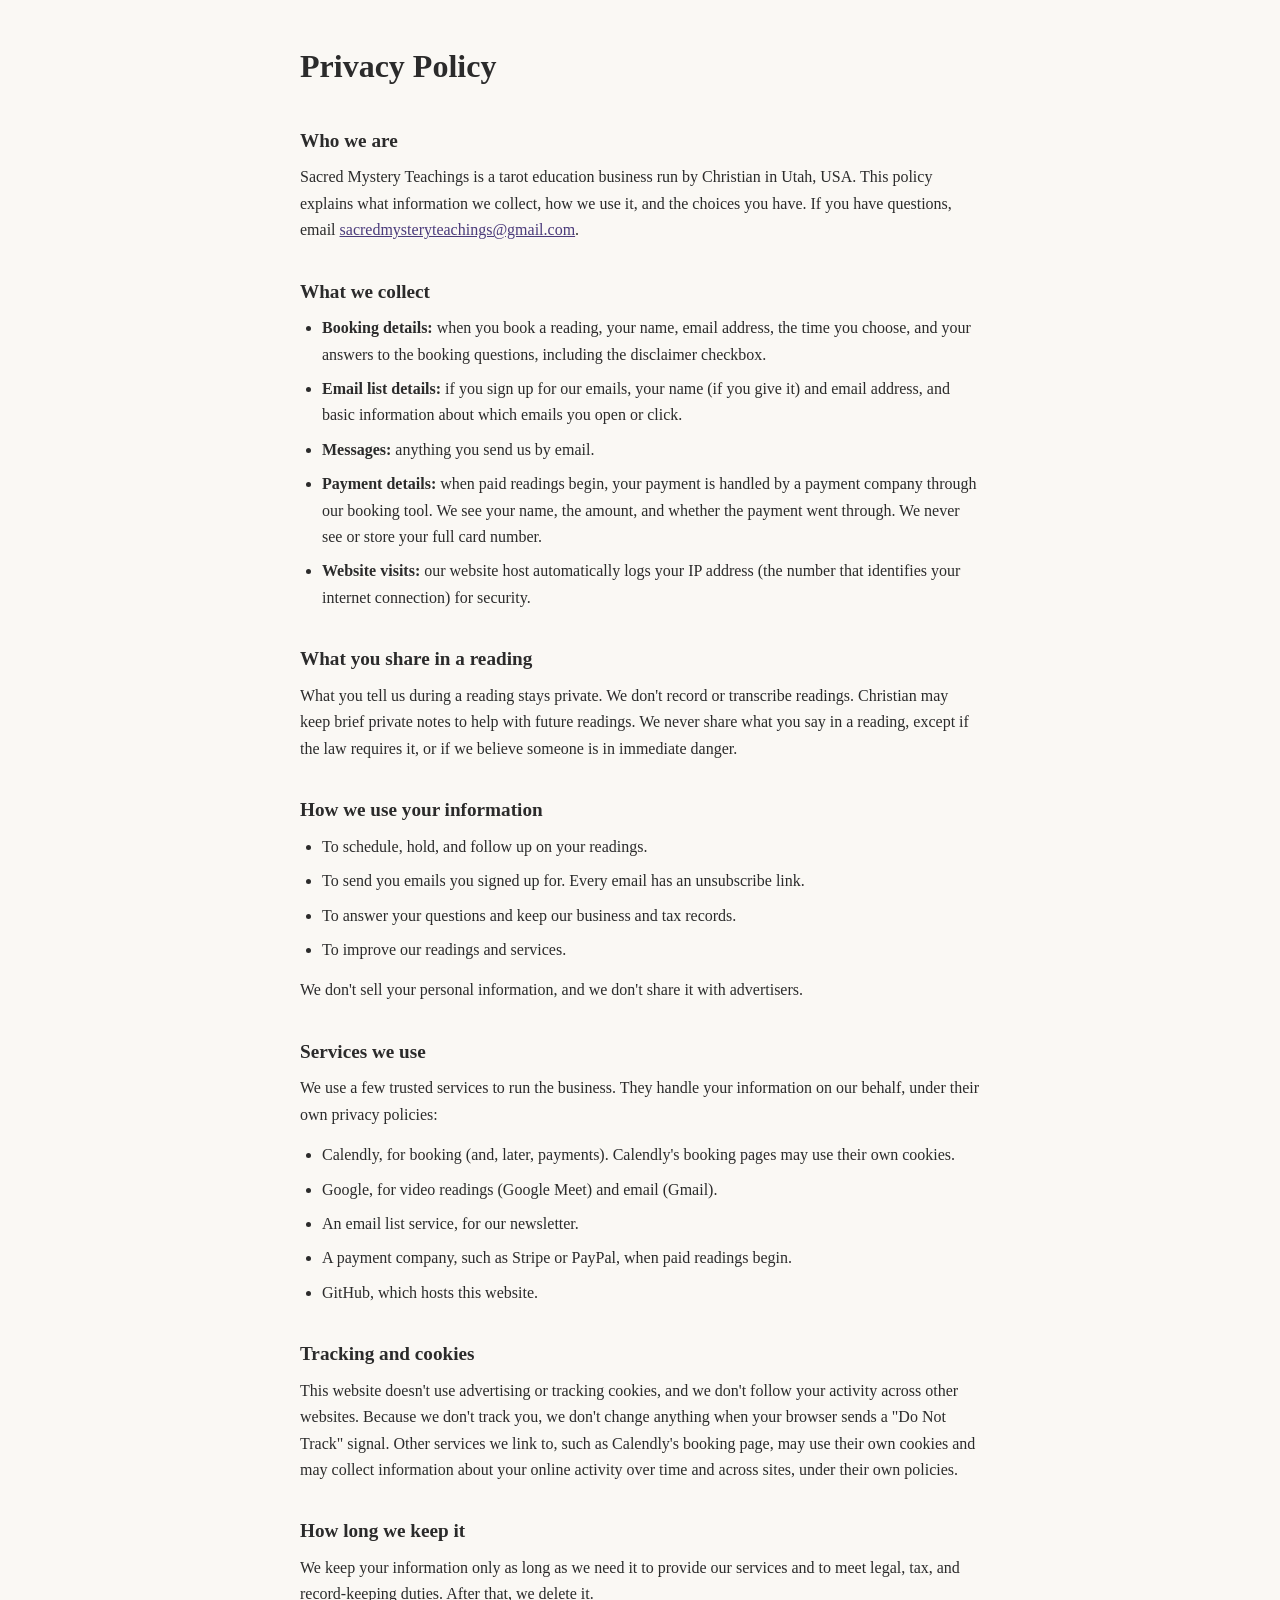
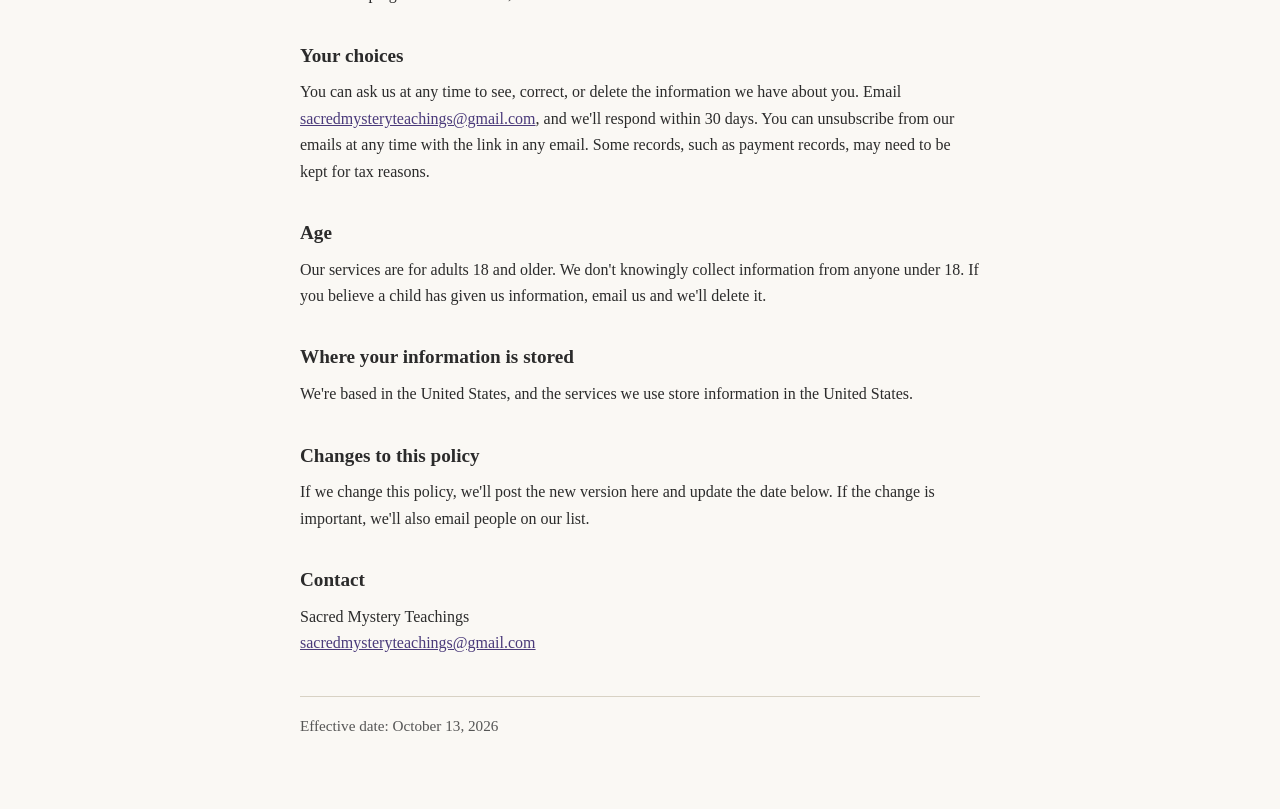
==== privacy/index.html @ 265b8a9d "Create index.html" ====
<!doctype html>
<html lang="en">
<head>
<meta charset="utf-8">
<meta name="viewport" content="width=device-width, initial-scale=1">
<title>Privacy Policy | Sacred Mystery Teachings</title>
<style>
  body { font-family: Georgia, "Times New Roman", serif; line-height: 1.65; color: #2b2b2b; background: #faf8f4; margin: 0; padding: 0 16px; }
  main { max-width: 680px; margin: 0 auto; padding: 40px 0 56px; }
  h1 { font-size: 2rem; margin: 0 0 24px; }
  h2 { font-size: 1.2rem; margin: 32px 0 8px; }
  p { margin: 0 0 14px; }
  ul { margin: 0 0 14px; padding-left: 22px; }
  li { margin-bottom: 8px; }
  footer { margin-top: 40px; padding-top: 16px; border-top: 1px solid #d8d2c4; font-size: 0.95rem; color: #555; }
  a { color: #4a3a7a; }
</style>
</head>
<body>
<main>
<h1>Privacy Policy</h1>

<h2>Who we are</h2>
<p>Sacred Mystery Teachings is a tarot education business run by Christian in Utah, USA. This policy explains what information we collect, how we use it, and the choices you have. If you have questions, email <a href="mailto:sacredmysteryteachings@gmail.com">sacredmysteryteachings@gmail.com</a>.</p>

<h2>What we collect</h2>
<ul>
<li><strong>Booking details:</strong> when you book a reading, your name, email address, the time you choose, and your answers to the booking questions, including the disclaimer checkbox.</li>
<li><strong>Email list details:</strong> if you sign up for our emails, your name (if you give it) and email address, and basic information about which emails you open or click.</li>
<li><strong>Messages:</strong> anything you send us by email.</li>
<li><strong>Payment details:</strong> when paid readings begin, your payment is handled by a payment company through our booking tool. We see your name, the amount, and whether the payment went through. We never see or store your full card number.</li>
<li><strong>Website visits:</strong> our website host automatically logs your IP address (the number that identifies your internet connection) for security.</li>
</ul>

<h2>What you share in a reading</h2>
<p>What you tell us during a reading stays private. We don't record or transcribe readings. Christian may keep brief private notes to help with future readings. We never share what you say in a reading, except if the law requires it, or if we believe someone is in immediate danger.</p>

<h2>How we use your information</h2>
<ul>
<li>To schedule, hold, and follow up on your readings.</li>
<li>To send you emails you signed up for. Every email has an unsubscribe link.</li>
<li>To answer your questions and keep our business and tax records.</li>
<li>To improve our readings and services.</li>
</ul>
<p>We don't sell your personal information, and we don't share it with advertisers.</p>

<h2>Services we use</h2>
<p>We use a few trusted services to run the business. They handle your information on our behalf, under their own privacy policies:</p>
<ul>
<li>Calendly, for booking (and, later, payments). Calendly's booking pages may use their own cookies.</li>
<li>Google, for video readings (Google Meet) and email (Gmail).</li>
<li>An email list service, for our newsletter.</li>
<li>A payment company, such as Stripe or PayPal, when paid readings begin.</li>
<li>GitHub, which hosts this website.</li>
</ul>

<h2>Tracking and cookies</h2>
<p>This website doesn't use advertising or tracking cookies, and we don't follow your activity across other websites. Because we don't track you, we don't change anything when your browser sends a "Do Not Track" signal. Other services we link to, such as Calendly's booking page, may use their own cookies and may collect information about your online activity over time and across sites, under their own policies.</p>

<h2>How long we keep it</h2>
<p>We keep your information only as long as we need it to provide our services and to meet legal, tax, and record-keeping duties. After that, we delete it.</p>

<h2>Your choices</h2>
<p>You can ask us at any time to see, correct, or delete the information we have about you. Email <a href="mailto:sacredmysteryteachings@gmail.com">sacredmysteryteachings@gmail.com</a>, and we'll respond within 30 days. You can unsubscribe from our emails at any time with the link in any email. Some records, such as payment records, may need to be kept for tax reasons.</p>

<h2>Age</h2>
<p>Our services are for adults 18 and older. We don't knowingly collect information from anyone under 18. If you believe a child has given us information, email us and we'll delete it.</p>

<h2>Where your information is stored</h2>
<p>We're based in the United States, and the services we use store information in the United States.</p>

<h2>Changes to this policy</h2>
<p>If we change this policy, we'll post the new version here and update the date below. If the change is important, we'll also email people on our list.</p>

<h2>Contact</h2>
<p>Sacred Mystery Teachings<br>
<a href="mailto:sacredmysteryteachings@gmail.com">sacredmysteryteachings@gmail.com</a></p>

<footer>
<p>Effective date: October 13, 2026</p>
</footer>
</main>
</body>
</html>
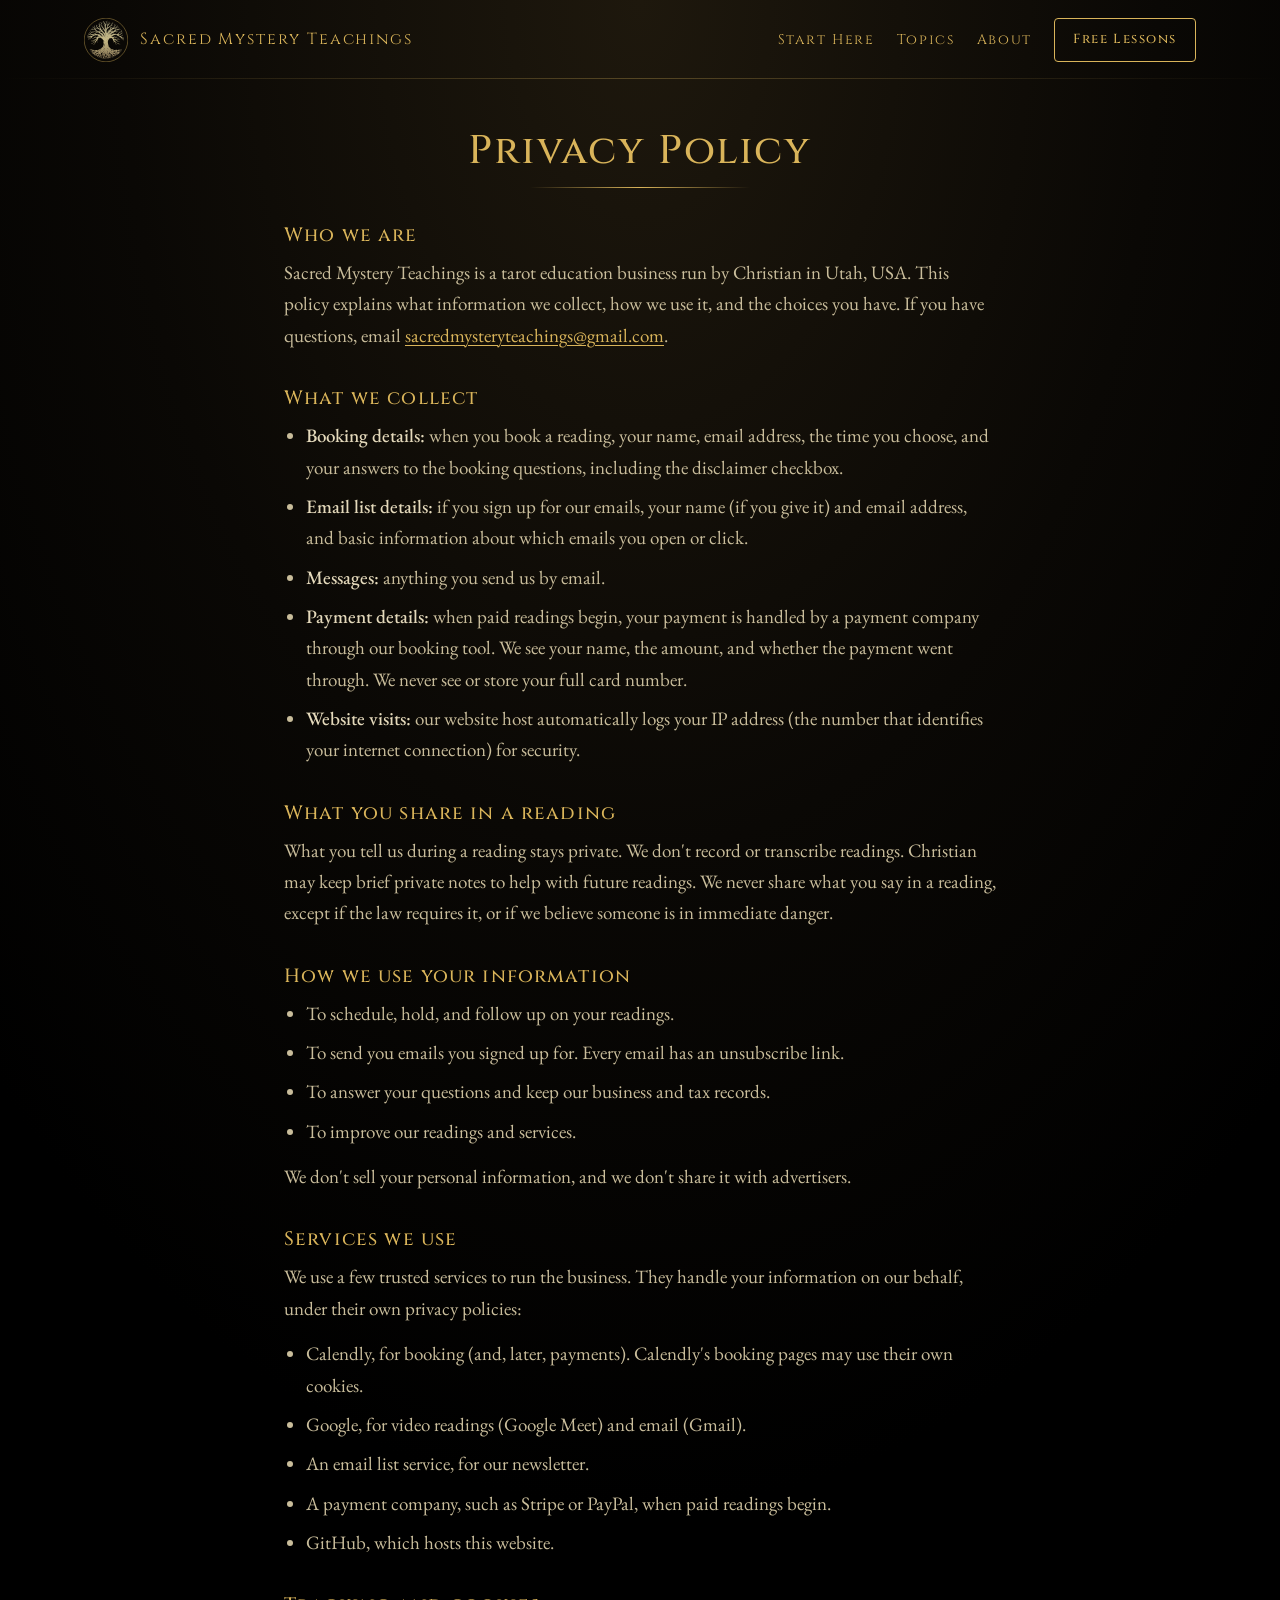
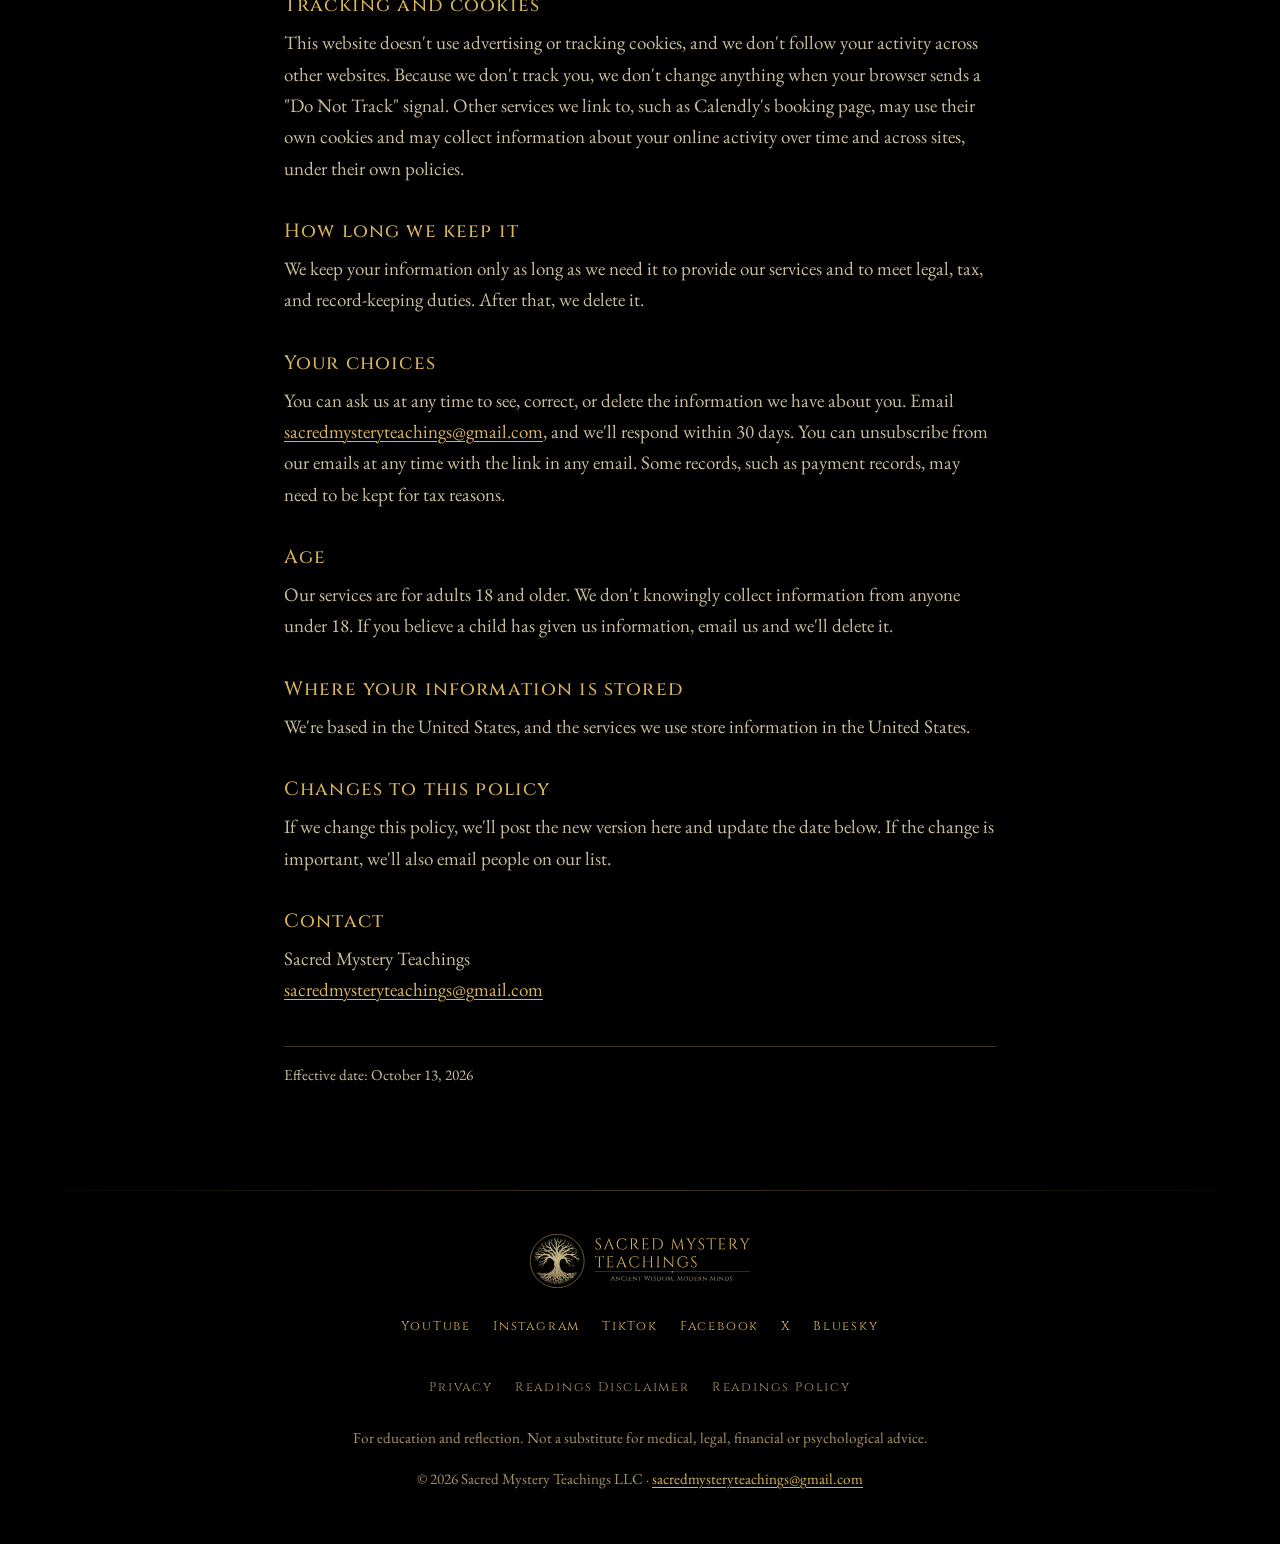
==== commit 9534ff42: "Homepage v1 (Temple at Night + flip cards), restyled policy pages, 404, self-hosted fonts and brand " ====
--- a/privacy/index.html
+++ b/privacy/index.html
@@ -4,21 +4,34 @@
 <meta charset="utf-8">
 <meta name="viewport" content="width=device-width, initial-scale=1">
 <title>Privacy Policy | Sacred Mystery Teachings</title>
-<style>
-  body { font-family: Georgia, "Times New Roman", serif; line-height: 1.65; color: #2b2b2b; background: #faf8f4; margin: 0; padding: 0 16px; }
-  main { max-width: 680px; margin: 0 auto; padding: 40px 0 56px; }
-  h1 { font-size: 2rem; margin: 0 0 24px; }
-  h2 { font-size: 1.2rem; margin: 32px 0 8px; }
-  p { margin: 0 0 14px; }
-  ul { margin: 0 0 14px; padding-left: 22px; }
-  li { margin-bottom: 8px; }
-  footer { margin-top: 40px; padding-top: 16px; border-top: 1px solid #d8d2c4; font-size: 0.95rem; color: #555; }
-  a { color: #4a3a7a; }
-</style>
+<link rel="canonical" href="https://sacredmysteryteachings.com/privacy/">
+<meta name="theme-color" content="#000000">
+<meta property="og:image" content="https://sacredmysteryteachings.com/assets/img/share-preview.png">
+<link rel="icon" href="/assets/img/favicon-32.png" sizes="32x32" type="image/png">
+<link rel="apple-touch-icon" href="/assets/img/apple-touch-icon.png">
+<link rel="stylesheet" href="/assets/css/site.css">
 </head>
 <body>
-<main>
+<a class="skip" href="#main">Skip to content</a>
+<header class="site-header">
+  <div class="wrap">
+    <a class="brand" href="/" aria-label="Sacred Mystery Teachings, home">
+      <img src="/assets/img/emblem.svg" alt="" width="44" height="44">
+      <span>Sacred Mystery Teachings</span>
+    </a>
+    <nav class="nav" aria-label="Main">
+      <a class="nav-start" href="/#start">Start Here</a>
+      <a href="/#topics">Topics</a>
+      <a href="/#about">About</a>
+      <a class="btn btn-sm" href="/#start">Free Lessons</a>
+    </nav>
+  </div>
+</header>
+
+<main id="main" class="doc">
+<div class="wrap narrow">
 <h1>Privacy Policy</h1>
+<div class="hairline" aria-hidden="true"></div>
 
 <h2>Who we are</h2>
 <p>Sacred Mystery Teachings is a tarot education business run by Christian in Utah, USA. This policy explains what information we collect, how we use it, and the choices you have. If you have questions, email <a href="mailto:sacredmysteryteachings@gmail.com">sacredmysteryteachings@gmail.com</a>.</p>
@@ -76,9 +89,31 @@
 <p>Sacred Mystery Teachings<br>
 <a href="mailto:sacredmysteryteachings@gmail.com">sacredmysteryteachings@gmail.com</a></p>
 
-<footer>
+<div class="doc-foot">
 <p>Effective date: October 13, 2026</p>
+</div>
+</div>
+</main>
+
+<footer class="site-footer">
+  <div class="wrap">
+    <img src="/assets/img/lockup.svg" alt="Sacred Mystery Teachings. Ancient Wisdom, Modern Minds." width="1124" height="278" loading="lazy">
+    <nav class="footer-nav" aria-label="Social">
+      <a href="https://www.youtube.com/@sacredmysteryteachings" rel="noopener">YouTube</a>
+      <a href="https://www.instagram.com/sacredmysteryteachings" rel="noopener">Instagram</a>
+      <a href="https://www.tiktok.com/@sacredmysteryteachings" rel="noopener">TikTok</a>
+      <a href="https://www.facebook.com/sacredmysteryteachings" rel="noopener">Facebook</a>
+      <a href="https://x.com/SacredMTeaching" rel="noopener">X</a>
+      <a href="https://bsky.app/profile/sacredmteachings.bsky.social" rel="noopener">Bluesky</a>
+    </nav>
+    <nav class="footer-nav legal-nav" aria-label="Legal">
+      <a href="/privacy/">Privacy</a>
+      <a href="/readings-disclaimer/">Readings Disclaimer</a>
+      <a href="/readings-policy/">Readings Policy</a>
+    </nav>
+    <p class="fine">For education and reflection. Not a substitute for medical, legal, financial or psychological advice.</p>
+    <p class="fine">© 2026 Sacred Mystery Teachings LLC · <a href="mailto:sacredmysteryteachings@gmail.com">sacredmysteryteachings@gmail.com</a></p>
+  </div>
 </footer>
-</main>
 </body>
 </html>
--- a/assets/css/site.css
+++ b/assets/css/site.css
@@ -0,0 +1,203 @@
+/* Sacred Mystery Teachings — site styles
+   Direction A "Temple at Night" with tap-to-flip topic cards.
+   Colors from the brand guide (10/25/2026). Gold on black only. */
+
+@font-face{font-family:"Cinzel";src:url(/assets/fonts/cinzel-latin-400-normal.woff2) format("woff2");font-weight:400;font-style:normal;font-display:swap}
+@font-face{font-family:"Cinzel";src:url(/assets/fonts/cinzel-latin-500-normal.woff2) format("woff2");font-weight:500;font-style:normal;font-display:swap}
+@font-face{font-family:"Cinzel";src:url(/assets/fonts/cinzel-latin-600-normal.woff2) format("woff2");font-weight:600;font-style:normal;font-display:swap}
+@font-face{font-family:"EB Garamond";src:url(/assets/fonts/eb-garamond-latin-400-normal.woff2) format("woff2");font-weight:400;font-style:normal;font-display:swap}
+@font-face{font-family:"EB Garamond";src:url(/assets/fonts/eb-garamond-latin-500-normal.woff2) format("woff2");font-weight:500;font-style:normal;font-display:swap}
+@font-face{font-family:"EB Garamond";src:url(/assets/fonts/eb-garamond-latin-400-italic.woff2) format("woff2");font-weight:400;font-style:italic;font-display:swap}
+
+:root{
+  --gold:#D9B45A;      /* names, ring, headings — 10.6:1 on black */
+  --gold-hi:#F0D38A;   /* hover */
+  --muted:#A69267;     /* small print, labels — 6.9:1 */
+  --pale:#C9BD9B;      /* body text — 11.2:1 */
+  --black:#000;
+  --glow:#18140C;      /* soft background glow */
+  --line:rgba(217,180,90,.3);
+  --display:"Cinzel",Georgia,serif;
+  --body:"EB Garamond",Georgia,"Times New Roman",serif;
+  --ease-out:cubic-bezier(.2,.7,.2,1);
+}
+
+*,*::before,*::after{box-sizing:border-box}
+html{-webkit-text-size-adjust:100%;scroll-behavior:smooth}
+@media (prefers-reduced-motion:reduce){html{scroll-behavior:auto}}
+body{
+  margin:0;background:var(--black);color:var(--pale);
+  font-family:var(--body);font-size:1.1875rem;line-height:1.65;
+  background-image:radial-gradient(ellipse 90% 60% at 50% 0%,#1E180D 0%,#0A0805 45%,#000 80%);
+  background-repeat:no-repeat;
+}
+img,svg{display:block;max-width:100%;height:auto}
+a{color:var(--gold);text-underline-offset:.18em;text-decoration-thickness:1px}
+a:hover{color:var(--gold-hi)}
+:focus-visible{outline:2px solid var(--gold-hi);outline-offset:3px;border-radius:2px}
+h1,h2,h3{font-family:var(--display);font-weight:500;color:var(--gold);letter-spacing:.05em;line-height:1.2;margin:0}
+p{margin:0}
+
+.skip{position:absolute;left:-9999px;top:8px;z-index:10;background:var(--gold);color:#000;padding:10px 16px;border-radius:4px;font-family:var(--display);text-decoration:none}
+.skip:focus{left:16px}
+
+.wrap{max-width:1160px;margin:0 auto;padding:0 24px}
+.narrow{max-width:760px}
+
+/* ---------- Header ---------- */
+.site-header{position:relative}
+.site-header .wrap{display:flex;flex-wrap:wrap;gap:12px 20px;align-items:center;justify-content:space-between;padding-top:16px;padding-bottom:16px}
+.brand{display:flex;align-items:center;gap:12px;text-decoration:none;min-height:44px}
+.brand img{width:44px;height:44px}
+.brand span{font-family:var(--display);font-size:1rem;letter-spacing:.12em;color:var(--gold)}
+.nav{display:flex;flex-wrap:wrap;gap:4px 22px;align-items:center;font-family:var(--display);font-size:.875rem;letter-spacing:.12em}
+.nav a{text-decoration:none;padding:12px 0;min-height:44px;display:inline-flex;align-items:center}
+.nav a.btn{padding:10px 18px}
+.site-header::after{content:"";position:absolute;left:0;right:0;bottom:0;height:1px;background:linear-gradient(90deg,transparent,var(--line),transparent)}
+
+/* ---------- Buttons ---------- */
+.btn{display:inline-flex;align-items:center;justify-content:center;gap:10px;min-height:48px;padding:14px 26px;border-radius:4px;
+  font-family:var(--display);font-weight:500;font-size:.9rem;letter-spacing:.12em;text-decoration:none;cursor:pointer;
+  border:1px solid var(--gold);color:var(--gold);background:transparent;
+  transition:background-color .2s ease-out,box-shadow .2s ease-out,color .2s ease-out}
+.btn-solid{background:var(--gold);color:#000;font-weight:600}
+.btn-sm{min-height:44px;padding:10px 18px;font-size:.82rem}
+@media (hover:hover){
+  .btn:hover{background-color:rgba(217,180,90,.14);box-shadow:0 0 24px rgba(217,180,90,.22);color:var(--gold-hi)}
+  .btn-solid:hover{background-color:#E6C574;color:#000;box-shadow:0 0 28px rgba(217,180,90,.35)}
+}
+
+/* ---------- Ornaments: fading hairline and diamond rule ---------- */
+.hairline{height:1px;width:min(220px,60%);margin:0 auto;background:linear-gradient(90deg,transparent,var(--gold),transparent)}
+.diamond-rule{display:flex;align-items:center;gap:12px;width:min(320px,80%);margin:0 auto;color:var(--gold)}
+.diamond-rule::before,.diamond-rule::after{content:"";flex:1;height:1px}
+.diamond-rule::before{background:linear-gradient(90deg,transparent,var(--gold))}
+.diamond-rule::after{background:linear-gradient(90deg,var(--gold),transparent)}
+.diamond-rule i{width:7px;height:7px;background:var(--gold);transform:rotate(45deg);flex:none}
+
+/* ---------- Hero ---------- */
+.hero{text-align:center;padding:64px 0 88px}
+.hero .wrap{display:flex;flex-direction:column;align-items:center;gap:22px;max-width:900px}
+.hero-emblem{width:clamp(160px,30vw,220px);height:auto;aspect-ratio:1}
+.hero h1{font-size:clamp(2rem,5.2vw,3.6rem);line-height:1.15;letter-spacing:.04em;margin-top:6px}
+.tagline{font-family:var(--display);font-size:1.05rem;letter-spacing:.14em;color:var(--pale)}
+.lede{max-width:620px;font-size:1.3rem;color:var(--pale)}
+.actions{display:flex;flex-wrap:wrap;gap:14px;justify-content:center;margin-top:8px}
+
+/* ---------- Sections ---------- */
+.section{padding:0 0 104px}
+.section-title{text-align:center;font-size:clamp(1.6rem,3.4vw,2.1rem);margin-bottom:14px}
+.section-sub{text-align:center;color:var(--muted);font-style:italic;margin-bottom:36px}
+.section-head{display:flex;flex-direction:column;gap:14px;margin-bottom:36px}
+.section-head .section-sub{margin:0}
+
+/* ---------- Video ---------- */
+.video{position:relative;aspect-ratio:16/9;border:1px solid rgba(217,180,90,.35);border-radius:6px;overflow:hidden;
+  background:radial-gradient(circle at 50% 45%,#1A150C,#050403 70%)}
+.video-face{position:absolute;inset:0;display:flex;flex-direction:column;align-items:center;justify-content:center;gap:16px;padding:24px;text-align:center}
+.video-face img.thumb{position:absolute;inset:0;width:100%;height:100%;object-fit:cover;opacity:.85}
+.video-play{position:relative;width:84px;height:84px;border-radius:50%;border:1px solid var(--gold);background:rgba(0,0,0,.55);color:var(--gold);cursor:pointer;
+  display:flex;align-items:center;justify-content:center;transition:background-color .2s ease-out,box-shadow .2s ease-out}
+@media (hover:hover){.video-play:hover{background:rgba(217,180,90,.16);box-shadow:0 0 28px rgba(217,180,90,.3)}}
+.video iframe{position:absolute;inset:0;width:100%;height:100%;border:0}
+.video-soon .eyebrow{font-family:var(--display);font-size:.8rem;letter-spacing:.22em;color:var(--muted)}
+.video-soon h3{font-size:clamp(1.25rem,3vw,1.75rem)}
+.video-soon p{max-width:520px}
+.video-meta{display:flex;flex-wrap:wrap;justify-content:space-between;gap:12px;margin-top:16px;font-size:1.05rem}
+
+/* ---------- Follow box (stands in for the email signup until the email tool exists) ---------- */
+.callout{text-align:center;padding:44px 28px;position:relative}
+.callout::before,.callout::after{content:"";position:absolute;left:0;right:0;height:1px;background:linear-gradient(90deg,transparent,rgba(217,180,90,.55),transparent)}
+.callout::before{top:0}.callout::after{bottom:0}
+.callout h2{font-size:1.75rem;margin-bottom:10px}
+.callout p{margin:0 auto 24px;max-width:560px}
+
+/* ---------- Flip cards ---------- */
+.cards{display:grid;grid-template-columns:repeat(3,1fr);gap:22px;max-width:760px;margin:0 auto}
+@media (min-width:1040px){.cards{grid-template-columns:repeat(6,1fr);max-width:1110px;gap:18px}}
+.card{perspective:1200px;background:none;border:0;padding:0;margin:0;cursor:pointer;font:inherit;color:inherit;text-align:center;
+  width:100%;aspect-ratio:2/3.3;-webkit-tap-highlight-color:transparent}
+.card-inner{display:block;position:relative;width:100%;height:100%;transform-style:preserve-3d;transition:transform .5s var(--ease-out)}
+.card[aria-pressed="true"] .card-inner{transform:rotateY(180deg)}
+.face{position:absolute;inset:0;backface-visibility:hidden;-webkit-backface-visibility:hidden;border-radius:10px;
+  display:flex;flex-direction:column;align-items:center;justify-content:center;gap:12px;padding:20px 16px}
+.front{background:#0B0906;border:1px solid rgba(217,180,90,.55);box-shadow:inset 0 0 0 6px #0B0906,inset 0 0 0 7px rgba(217,180,90,.35);transition:box-shadow .25s ease-out,border-color .25s ease-out}
+.back{transform:rotateY(180deg);background:radial-gradient(circle at 50% 30%,#1C170D,#0B0906 75%);border:1px solid var(--gold)}
+.numeral{font-family:var(--display);font-size:.9rem;letter-spacing:.22em;color:var(--muted)}
+.card .glyph{width:58px;height:58px;color:var(--gold)}
+.card-name{font-family:var(--display);font-size:1.12rem;letter-spacing:.08em;color:var(--gold)}
+.hint{font-family:var(--display);font-size:.7rem;letter-spacing:.2em;color:var(--muted)}
+.back-text{display:block;font-size:1.06rem;line-height:1.45;color:var(--pale)}
+@media (hover:hover){.card:hover .front{border-color:var(--gold);box-shadow:inset 0 0 0 6px #0B0906,inset 0 0 0 7px rgba(217,180,90,.6),0 12px 36px rgba(217,180,90,.12)}}
+.card:focus-visible{outline:2px solid var(--gold-hi);outline-offset:4px;border-radius:12px}
+
+.card-name.long{font-size:.92rem;letter-spacing:.03em}
+@media (max-width:640px){.card-name.long{font-size:.8rem;letter-spacing:.02em}}
+.video:has(.video-soon){aspect-ratio:auto;min-height:320px;display:flex}
+.video .video-soon{position:relative;inset:auto;flex:1;padding:40px 20px}
+
+/* ---------- About ---------- */
+.about{text-align:center}
+.about .wrap{display:flex;flex-direction:column;align-items:center;gap:18px}
+.about h2{font-size:clamp(1.6rem,3.4vw,2rem)}
+.about p{max-width:640px;font-size:1.2rem}
+
+/* ---------- Footer ---------- */
+.site-footer{position:relative;padding:44px 0 52px;text-align:center;color:var(--muted);font-size:1rem}
+.site-footer::before{content:"";position:absolute;top:0;left:0;right:0;height:1px;background:linear-gradient(90deg,transparent,var(--line),transparent)}
+.site-footer .wrap{display:flex;flex-direction:column;align-items:center;gap:16px}
+.site-footer img{width:220px}
+.footer-nav{display:flex;flex-wrap:wrap;justify-content:center;gap:2px 22px;font-family:var(--display);font-size:.8rem;letter-spacing:.14em}
+.footer-nav a{text-decoration:none;padding:12px 0;min-height:44px;display:inline-flex;align-items:center}
+.legal-nav a{color:var(--muted)}
+.legal-nav a:hover{color:var(--gold)}
+.fine{max-width:640px;font-size:.95rem}
+
+/* ---------- Policy pages ---------- */
+.doc{padding:48px 0 88px}
+.doc h1{font-size:clamp(1.8rem,4.4vw,2.5rem);margin-bottom:12px;text-align:center}
+.doc .hairline{margin-bottom:36px}
+.doc h2{font-size:1.2rem;letter-spacing:.06em;margin:36px 0 10px}
+.doc p,.doc li{color:var(--pale)}
+.doc p{margin:0 0 14px}
+.doc ul,.doc ol{margin:0 0 14px;padding-left:22px}
+.doc li{margin-bottom:8px}
+.doc strong{color:#E4D9BB;font-weight:500}
+.doc .doc-foot{margin-top:40px;padding-top:16px;border-top:1px solid var(--line);font-size:.95rem;color:var(--muted)}
+
+/* ---------- Motion (tasteful, plays once, all off under Reduce Motion) ---------- */
+@keyframes breathe{0%,100%{filter:drop-shadow(0 0 14px rgba(217,180,90,.16))}50%{filter:drop-shadow(0 0 30px rgba(217,180,90,.36))}}
+@keyframes rise{from{opacity:0;transform:translateY(18px)}to{opacity:1;transform:none}}
+@keyframes draw{from{transform:scaleX(0)}to{transform:scaleX(1)}}
+@media (prefers-reduced-motion:no-preference){
+  .hero-emblem{animation:breathe 7s ease-in-out infinite}
+  .hero .reveal-now{animation:rise .5s var(--ease-out) both}
+  .hero .reveal-now:nth-child(2){animation-delay:.08s}
+  .hero .reveal-now:nth-child(3){animation-delay:.16s}
+  @supports (animation-timeline:view()){
+    .reveal{animation:rise linear both;animation-timeline:view();animation-range:entry 0% entry 40%}
+    .draw{transform-origin:center;animation:draw linear both;animation-timeline:view();animation-range:entry 10% entry 55%}
+  }
+}
+@media (prefers-reduced-motion:reduce){
+  .card-inner{transition:none}
+  .btn,.video-play,.front{transition:none}
+}
+
+/* ---------- Small screens ---------- */
+@media (max-width:640px){
+  body{font-size:1.125rem}
+  .wrap{padding:0 16px}
+  .site-header .wrap{justify-content:center}
+  .nav{justify-content:center;gap:0 18px}
+  .nav .nav-start{display:none}
+  .brand span{font-size:.92rem}
+  .hero{padding:40px 0 64px}
+  .lede{font-size:1.18rem}
+  .actions .btn{width:100%}
+  .section{padding-bottom:80px}
+  .cards{grid-template-columns:repeat(2,1fr);gap:14px}
+  .card-name{font-size:.98rem}
+  .back-text{display:block;font-size:.98rem}
+  .face{padding:16px 12px}
+}
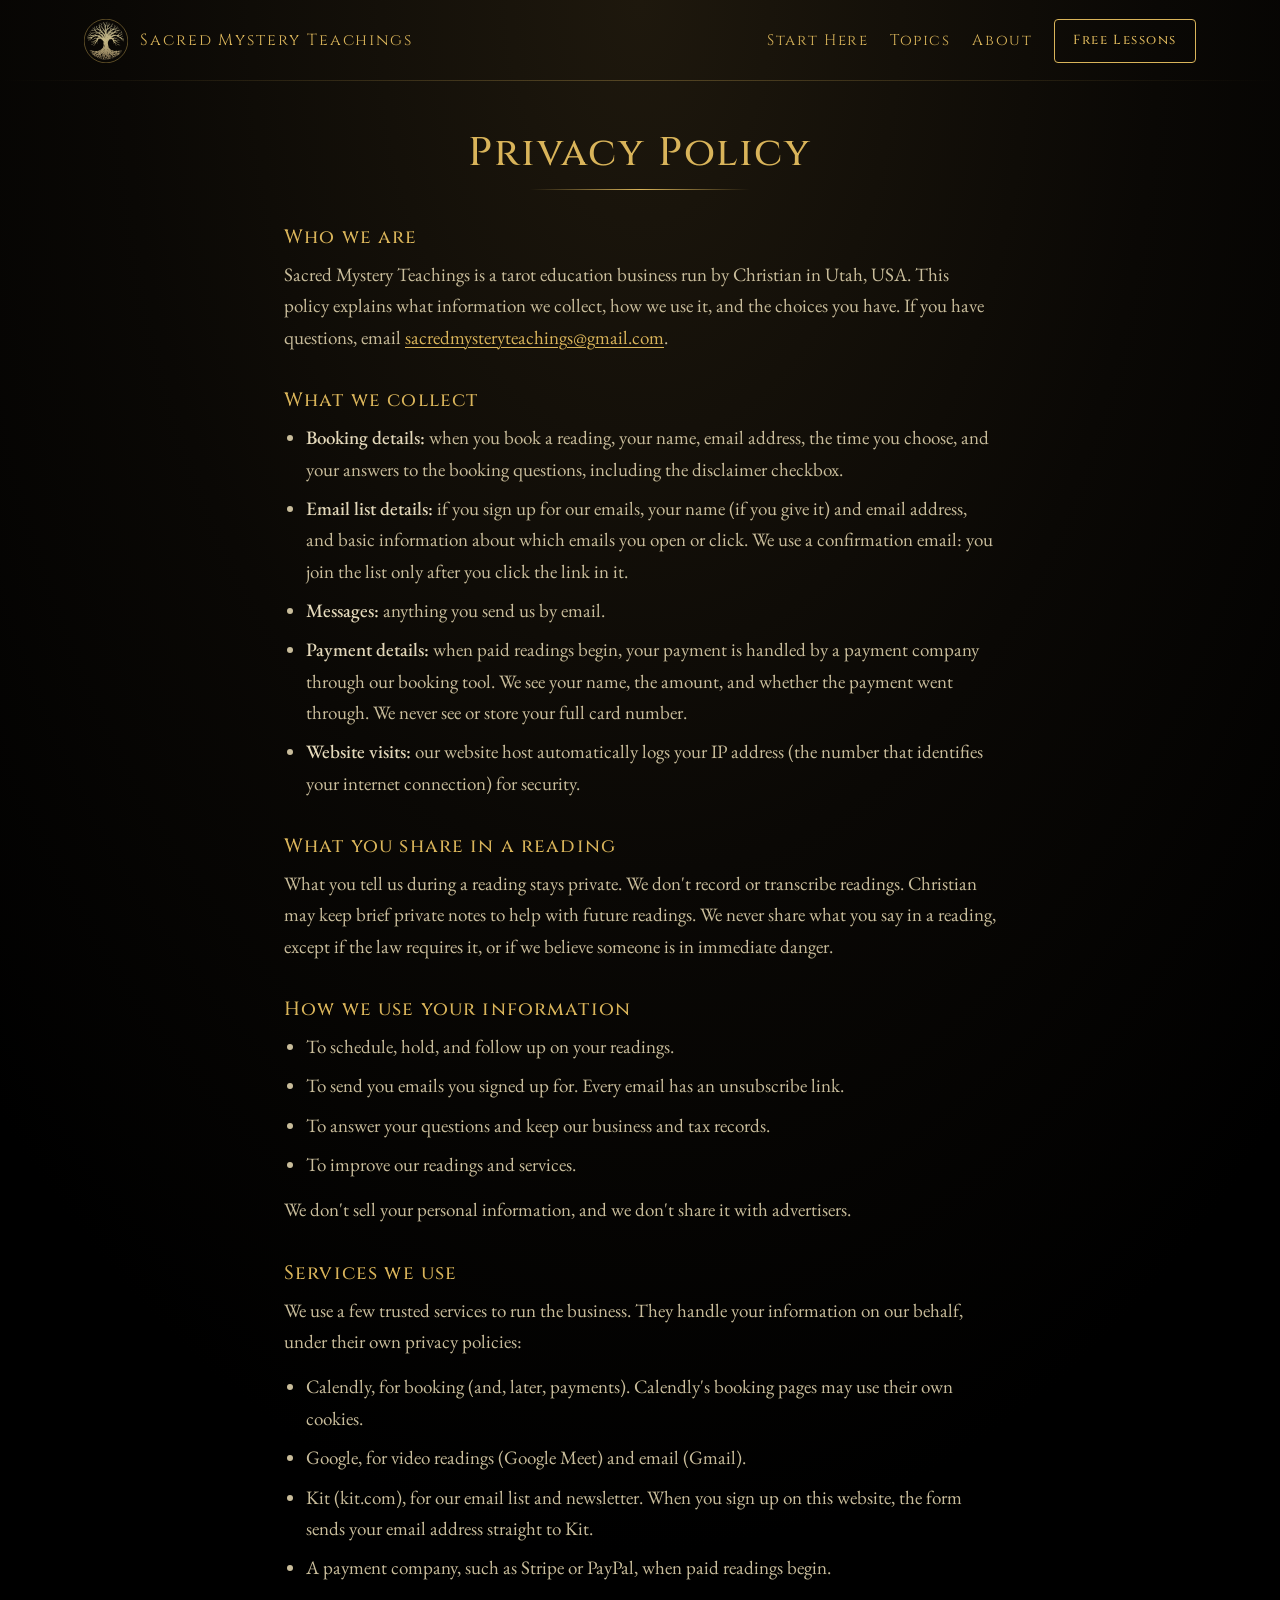
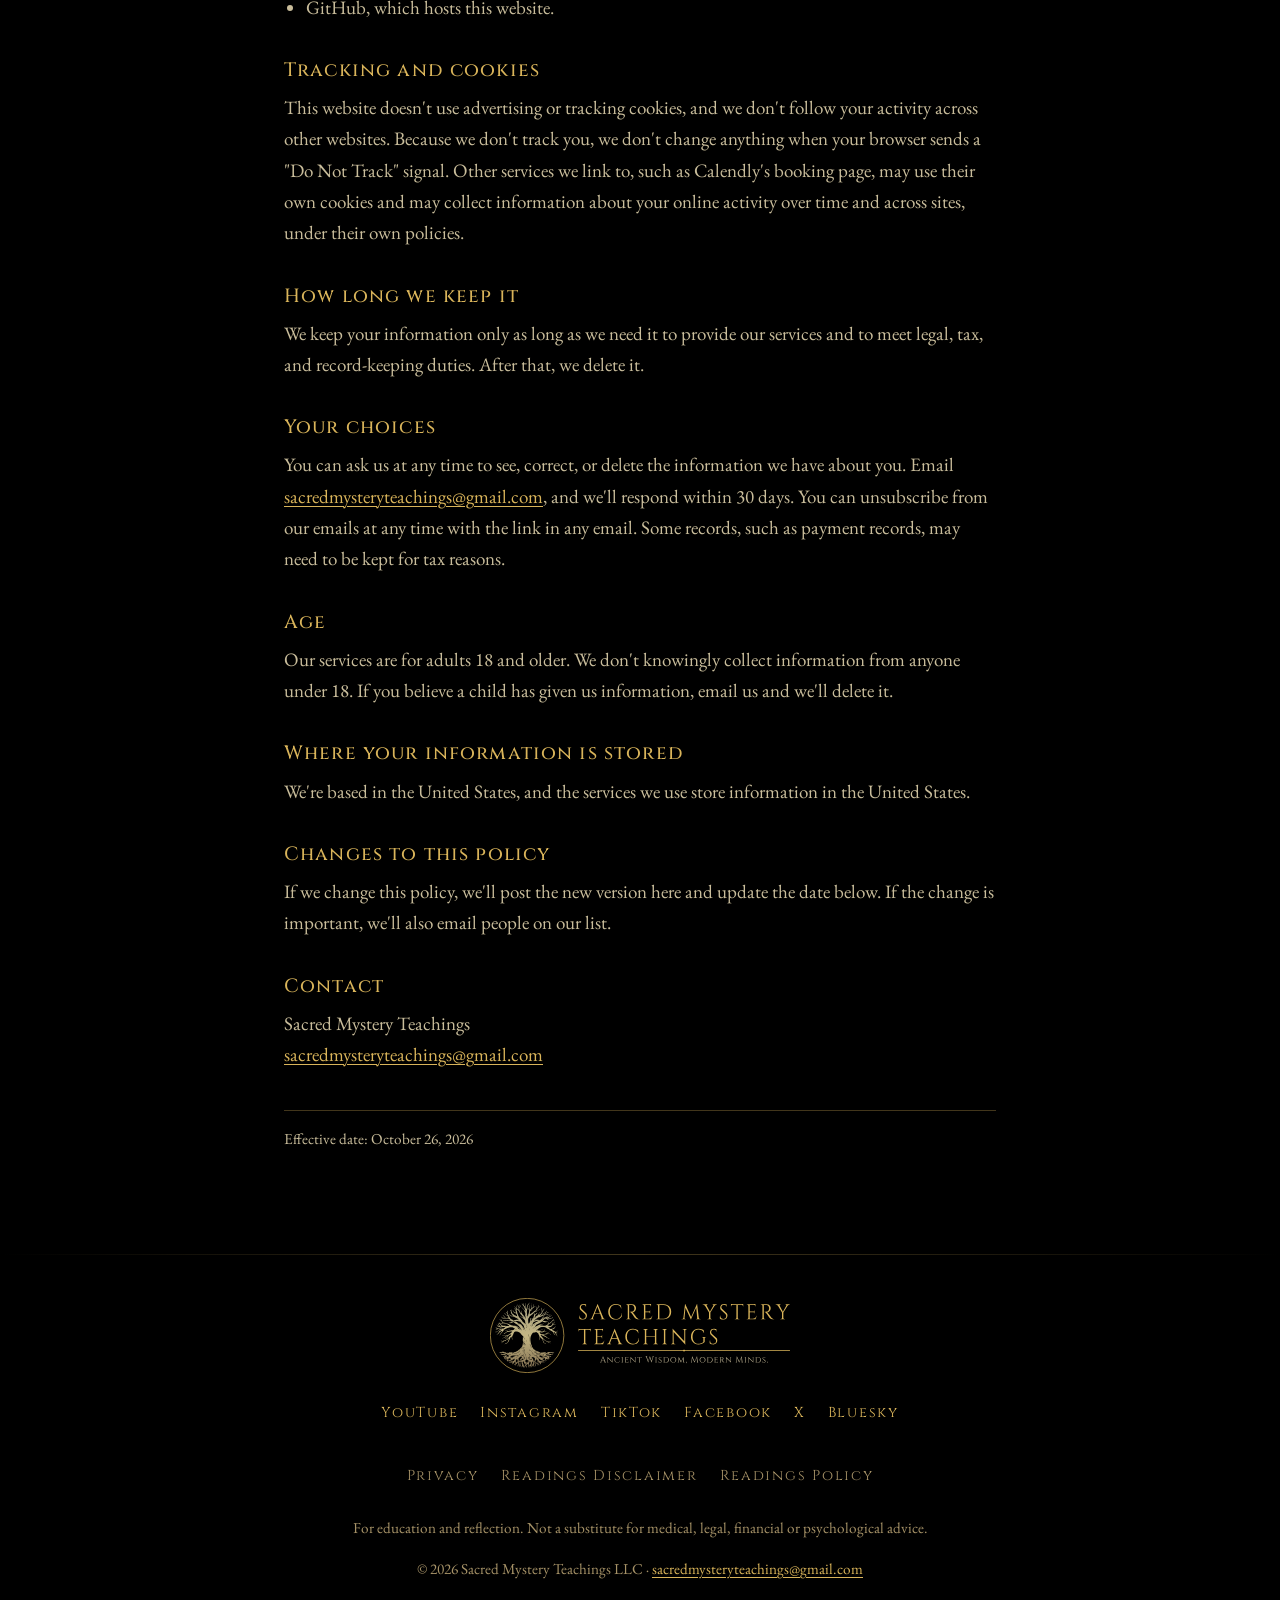
==== commit edb3c1ec: "Privacy policy: name Kit, mention email confirmation, update date Co-Authored-By: Claude Sonnet 5.5 " ====
--- a/privacy/index.html
+++ b/privacy/index.html
@@ -39,7 +39,7 @@
 <h2>What we collect</h2>
 <ul>
 <li><strong>Booking details:</strong> when you book a reading, your name, email address, the time you choose, and your answers to the booking questions, including the disclaimer checkbox.</li>
-<li><strong>Email list details:</strong> if you sign up for our emails, your name (if you give it) and email address, and basic information about which emails you open or click.</li>
+<li><strong>Email list details:</strong> if you sign up for our emails, your name (if you give it) and email address, and basic information about which emails you open or click. We use a confirmation email: you join the list only after you click the link in it.</li>
 <li><strong>Messages:</strong> anything you send us by email.</li>
 <li><strong>Payment details:</strong> when paid readings begin, your payment is handled by a payment company through our booking tool. We see your name, the amount, and whether the payment went through. We never see or store your full card number.</li>
 <li><strong>Website visits:</strong> our website host automatically logs your IP address (the number that identifies your internet connection) for security.</li>
@@ -62,7 +62,7 @@
 <ul>
 <li>Calendly, for booking (and, later, payments). Calendly's booking pages may use their own cookies.</li>
 <li>Google, for video readings (Google Meet) and email (Gmail).</li>
-<li>An email list service, for our newsletter.</li>
+<li>Kit (kit.com), for our email list and newsletter. When you sign up on this website, the form sends your email address straight to Kit.</li>
 <li>A payment company, such as Stripe or PayPal, when paid readings begin.</li>
 <li>GitHub, which hosts this website.</li>
 </ul>
@@ -90,7 +90,7 @@
 <a href="mailto:sacredmysteryteachings@gmail.com">sacredmysteryteachings@gmail.com</a></p>
 
 <div class="doc-foot">
-<p>Effective date: October 13, 2026</p>
+<p>Effective date: October 26, 2026</p>
 </div>
 </div>
 </main>
--- a/assets/css/site.css
+++ b/assets/css/site.css
@@ -50,7 +50,7 @@
 .brand{display:flex;align-items:center;gap:12px;text-decoration:none;min-height:44px}
 .brand img{width:44px;height:44px}
 .brand span{font-family:var(--display);font-size:1rem;letter-spacing:.12em;color:var(--gold)}
-.nav{display:flex;flex-wrap:wrap;gap:4px 22px;align-items:center;font-family:var(--display);font-size:.875rem;letter-spacing:.12em}
+.nav{display:flex;flex-wrap:wrap;gap:4px 22px;align-items:center;font-family:var(--display);font-size:.95rem;letter-spacing:.1em}
 .nav a{text-decoration:none;padding:12px 0;min-height:44px;display:inline-flex;align-items:center}
 .nav a.btn{padding:10px 18px}
 .site-header::after{content:"";position:absolute;left:0;right:0;bottom:0;height:1px;background:linear-gradient(90deg,transparent,var(--line),transparent)}
@@ -76,11 +76,29 @@
 .diamond-rule i{width:7px;height:7px;background:var(--gold);transform:rotate(45deg);flex:none}
 
 /* ---------- Hero ---------- */
-.hero{text-align:center;padding:64px 0 88px}
-.hero .wrap{display:flex;flex-direction:column;align-items:center;gap:22px;max-width:900px}
+.hero{text-align:center;padding:64px 0 88px;position:relative;overflow:hidden}
+.hero .wrap{display:flex;flex-direction:column;align-items:center;gap:22px;max-width:900px;position:relative}
+.hero .stars{position:absolute;inset:0;width:100%;height:100%;pointer-events:none;opacity:.85}
 .hero-emblem{width:clamp(160px,30vw,220px);height:auto;aspect-ratio:1}
 .hero h1{font-size:clamp(2rem,5.2vw,3.6rem);line-height:1.15;letter-spacing:.04em;margin-top:6px}
+/* Laptops: keep both hero buttons above the fold (checked at 1366×768 and 1536×864) */
+@media (min-width:900px) and (max-height:960px){
+  .hero{padding:40px 0 80px}
+  .hero .wrap{gap:16px}
+  .hero-emblem{width:160px}
+  .hero h1{font-size:clamp(2rem,4.4vw,3rem)}
+  .lede{font-size:1.2rem}
+}
+@media (min-width:900px) and (max-height:800px){
+  .hero{padding:28px 0 72px}
+  .hero .wrap{gap:13px}
+  .hero-emblem{width:140px}
+  .hero h1{font-size:clamp(2rem,4vw,2.7rem)}
+}
 .tagline{font-family:var(--display);font-size:1.05rem;letter-spacing:.14em;color:var(--pale)}
+.hero-answer{font-family:var(--display);font-size:clamp(1.5rem,3.2vw,2.1rem);letter-spacing:.08em;color:var(--pale);margin-top:-6px}
+.eyebrow-slogan{font-family:var(--display);font-size:.95rem;letter-spacing:.22em;color:var(--muted);margin-bottom:-8px}
+.welcome{font-family:var(--display);font-size:clamp(1.15rem,2.4vw,1.45rem);letter-spacing:.1em;color:var(--gold)}
 .lede{max-width:620px;font-size:1.3rem;color:var(--pale)}
 .actions{display:flex;flex-wrap:wrap;gap:14px;justify-content:center;margin-top:8px}
 
@@ -100,7 +118,7 @@
   display:flex;align-items:center;justify-content:center;transition:background-color .2s ease-out,box-shadow .2s ease-out}
 @media (hover:hover){.video-play:hover{background:rgba(217,180,90,.16);box-shadow:0 0 28px rgba(217,180,90,.3)}}
 .video iframe{position:absolute;inset:0;width:100%;height:100%;border:0}
-.video-soon .eyebrow{font-family:var(--display);font-size:.8rem;letter-spacing:.22em;color:var(--muted)}
+.video-soon .eyebrow{font-family:var(--display);font-size:.9rem;letter-spacing:.22em;color:var(--muted)}
 .video-soon h3{font-size:clamp(1.25rem,3vw,1.75rem)}
 .video-soon p{max-width:520px}
 .video-meta{display:flex;flex-wrap:wrap;justify-content:space-between;gap:12px;margin-top:16px;font-size:1.05rem}
@@ -112,22 +130,39 @@
 .callout h2{font-size:1.75rem;margin-bottom:10px}
 .callout p{margin:0 auto 24px;max-width:560px}
 
+/* ---------- Email signup (posts straight to Kit; no third-party script) ---------- */
+.sr-only{position:absolute;width:1px;height:1px;margin:-1px;padding:0;overflow:hidden;clip:rect(0,0,0,0);white-space:nowrap;border:0}
+.signup{display:flex;flex-wrap:wrap;gap:12px;justify-content:center;max-width:540px;margin:0 auto}
+.signup-input{flex:1 1 260px;min-height:48px;padding:12px 16px;background:#0b0905;border:1px solid var(--line);border-radius:4px;
+  color:var(--pale);font-family:var(--body);font-size:1.05rem}
+.signup-input::placeholder{color:var(--muted);opacity:1}
+.signup-input:focus{border-color:var(--gold)}
+.callout .signup-fine{margin:14px auto 0;font-size:.9rem;color:var(--muted)}
+.callout .signup-fine a{color:var(--gold)}
+.callout .signup-credit{margin-top:8px;font-size:.8rem}
+.callout .signup-credit a{color:var(--muted)}
+
 /* ---------- Flip cards ---------- */
-.cards{display:grid;grid-template-columns:repeat(3,1fr);gap:22px;max-width:760px;margin:0 auto}
-@media (min-width:1040px){.cards{grid-template-columns:repeat(6,1fr);max-width:1110px;gap:18px}}
+.cards{display:grid;grid-template-columns:repeat(2,1fr);gap:22px;max-width:520px;margin:0 auto}
+@media (min-width:900px){.cards{grid-template-columns:repeat(4,1fr);max-width:960px}}
 .card{perspective:1200px;background:none;border:0;padding:0;margin:0;cursor:pointer;font:inherit;color:inherit;text-align:center;
   width:100%;aspect-ratio:2/3.3;-webkit-tap-highlight-color:transparent}
 .card-inner{display:block;position:relative;width:100%;height:100%;transform-style:preserve-3d;transition:transform .5s var(--ease-out)}
 .card[aria-pressed="true"] .card-inner{transform:rotateY(180deg)}
+/* Desktop only: the card leans toward the mouse (set by site.js as --rx/--ry) */
+@media (hover:hover) and (prefers-reduced-motion:no-preference){
+  .card{transform:rotateX(var(--rx,0deg)) rotateY(var(--ry,0deg));transition:transform .18s ease-out;will-change:transform}
+}
 .face{position:absolute;inset:0;backface-visibility:hidden;-webkit-backface-visibility:hidden;border-radius:10px;
   display:flex;flex-direction:column;align-items:center;justify-content:center;gap:12px;padding:20px 16px}
 .front{background:#0B0906;border:1px solid rgba(217,180,90,.55);box-shadow:inset 0 0 0 6px #0B0906,inset 0 0 0 7px rgba(217,180,90,.35);transition:box-shadow .25s ease-out,border-color .25s ease-out}
 .back{transform:rotateY(180deg);background:radial-gradient(circle at 50% 30%,#1C170D,#0B0906 75%);border:1px solid var(--gold)}
-.numeral{font-family:var(--display);font-size:.9rem;letter-spacing:.22em;color:var(--muted)}
-.card .glyph{width:58px;height:58px;color:var(--gold)}
+.numeral{font-family:var(--display);font-size:1rem;letter-spacing:.22em;color:var(--muted)}
+.card .glyph{width:104px;height:104px}
 .card-name{font-family:var(--display);font-size:1.12rem;letter-spacing:.08em;color:var(--gold)}
-.hint{font-family:var(--display);font-size:.7rem;letter-spacing:.2em;color:var(--muted)}
+.hint{font-family:var(--display);font-size:.82rem;letter-spacing:.2em;color:var(--muted)}
 .back-text{display:block;font-size:1.06rem;line-height:1.45;color:var(--pale)}
+.back-note{font-family:var(--display);font-size:.82rem;letter-spacing:.2em;color:var(--muted);margin-top:6px}
 @media (hover:hover){.card:hover .front{border-color:var(--gold);box-shadow:inset 0 0 0 6px #0B0906,inset 0 0 0 7px rgba(217,180,90,.6),0 12px 36px rgba(217,180,90,.12)}}
 .card:focus-visible{outline:2px solid var(--gold-hi);outline-offset:4px;border-radius:12px}
 
@@ -140,14 +175,15 @@
 .about{text-align:center}
 .about .wrap{display:flex;flex-direction:column;align-items:center;gap:18px}
 .about h2{font-size:clamp(1.6rem,3.4vw,2rem)}
-.about p{max-width:640px;font-size:1.2rem}
+.story{max-width:640px;text-align:left;display:flex;flex-direction:column;gap:18px;font-size:1.2rem}
+.story p:first-child::first-letter{font-family:var(--display);color:var(--gold);font-size:3.2em;float:left;line-height:.9;padding:6px 10px 0 0}
 
 /* ---------- Footer ---------- */
 .site-footer{position:relative;padding:44px 0 52px;text-align:center;color:var(--muted);font-size:1rem}
 .site-footer::before{content:"";position:absolute;top:0;left:0;right:0;height:1px;background:linear-gradient(90deg,transparent,var(--line),transparent)}
 .site-footer .wrap{display:flex;flex-direction:column;align-items:center;gap:16px}
-.site-footer img{width:220px}
-.footer-nav{display:flex;flex-wrap:wrap;justify-content:center;gap:2px 22px;font-family:var(--display);font-size:.8rem;letter-spacing:.14em}
+.site-footer img{width:300px}
+.footer-nav{display:flex;flex-wrap:wrap;justify-content:center;gap:2px 22px;font-family:var(--display);font-size:.9rem;letter-spacing:.12em}
 .footer-nav a{text-decoration:none;padding:12px 0;min-height:44px;display:inline-flex;align-items:center}
 .legal-nav a{color:var(--muted)}
 .legal-nav a:hover{color:var(--gold)}
@@ -172,8 +208,11 @@
 @media (prefers-reduced-motion:no-preference){
   .hero-emblem{animation:breathe 7s ease-in-out infinite}
   .hero .reveal-now{animation:rise .5s var(--ease-out) both}
-  .hero .reveal-now:nth-child(2){animation-delay:.08s}
-  .hero .reveal-now:nth-child(3){animation-delay:.16s}
+  .hero .hero-answer{animation-delay:.1s}
+  .hero .diamond-rule{animation-delay:.2s}
+  .hero .lede{animation-delay:.3s}
+  .hero .welcome{animation-delay:.4s}
+  .hero .actions{animation-delay:.5s}
   @supports (animation-timeline:view()){
     .reveal{animation:rise linear both;animation-timeline:view();animation-range:entry 0% entry 40%}
     .draw{transform-origin:center;animation:draw linear both;animation-timeline:view();animation-range:entry 10% entry 55%}
@@ -192,6 +231,7 @@
   .nav{justify-content:center;gap:0 18px}
   .nav .nav-start{display:none}
   .brand span{font-size:.92rem}
+  .eyebrow-slogan{font-size:.86rem;letter-spacing:.12em;white-space:nowrap}
   .hero{padding:40px 0 64px}
   .lede{font-size:1.18rem}
   .actions .btn{width:100%}
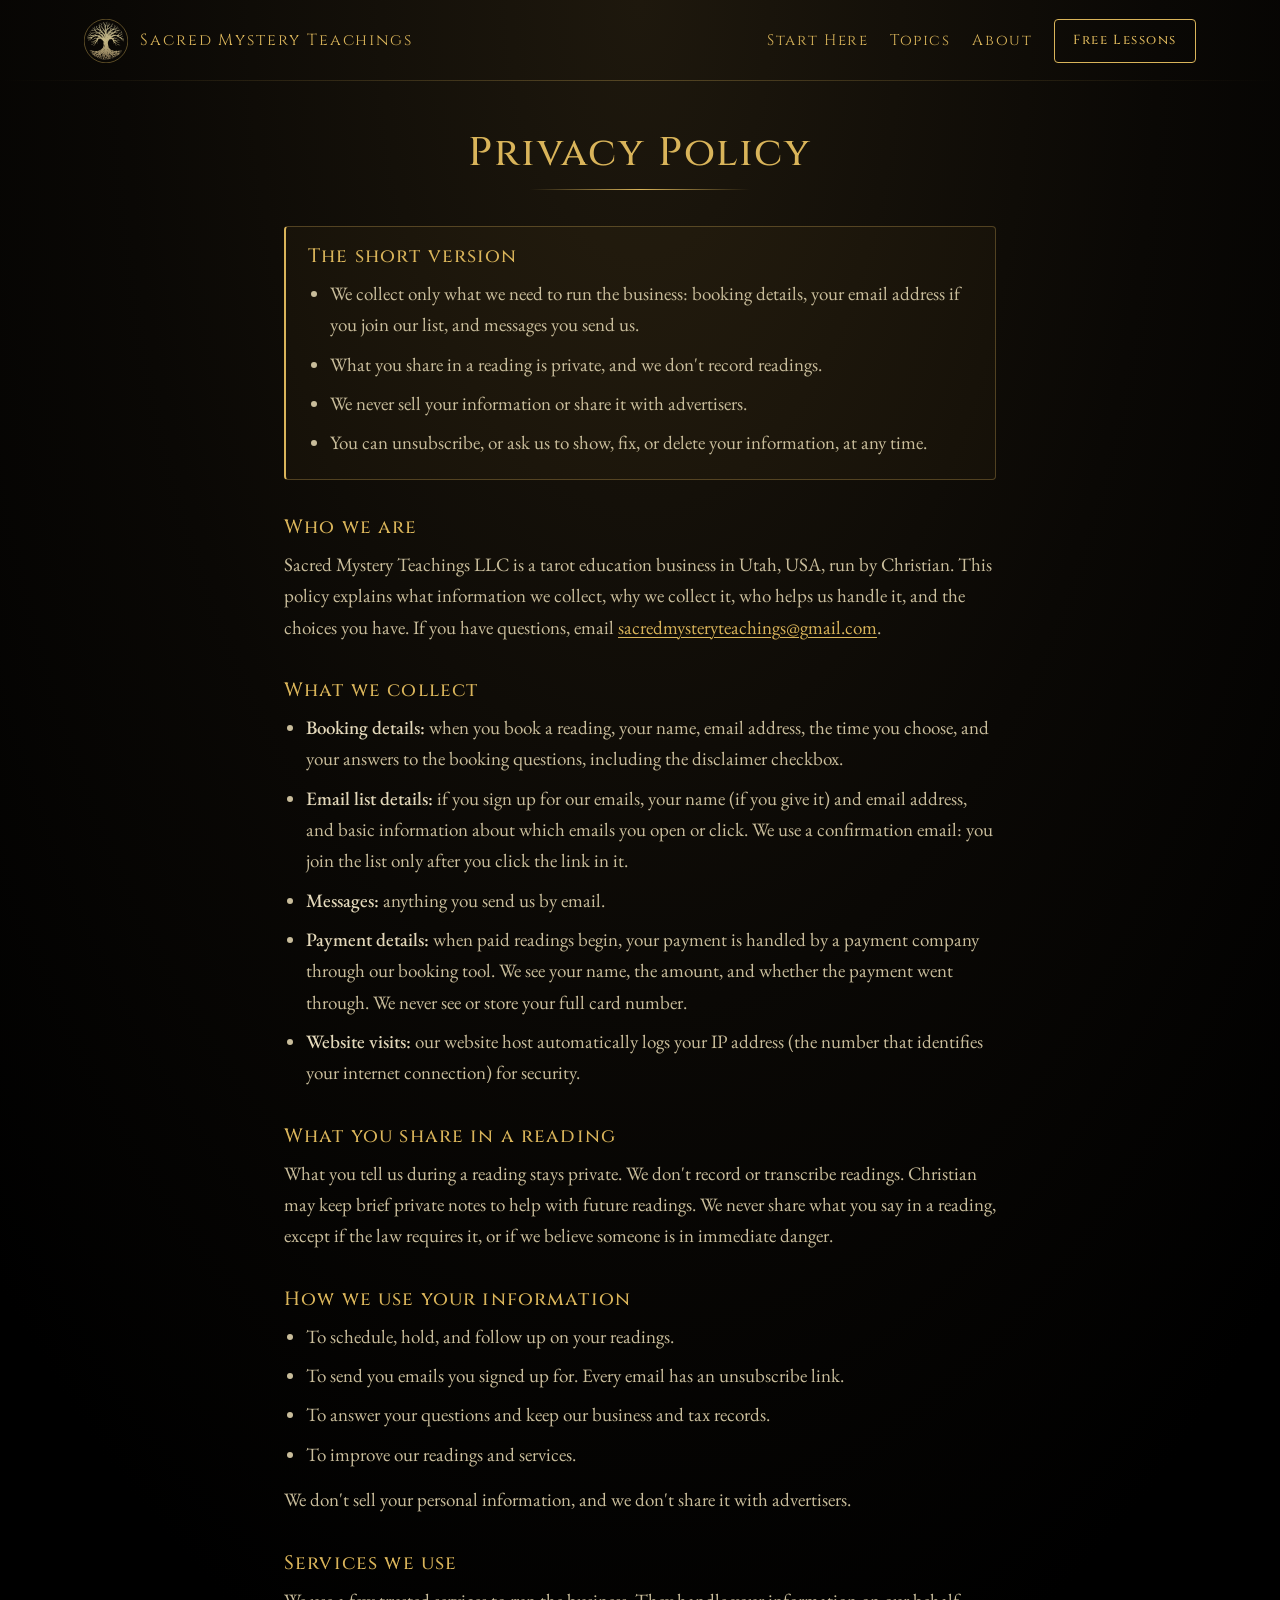
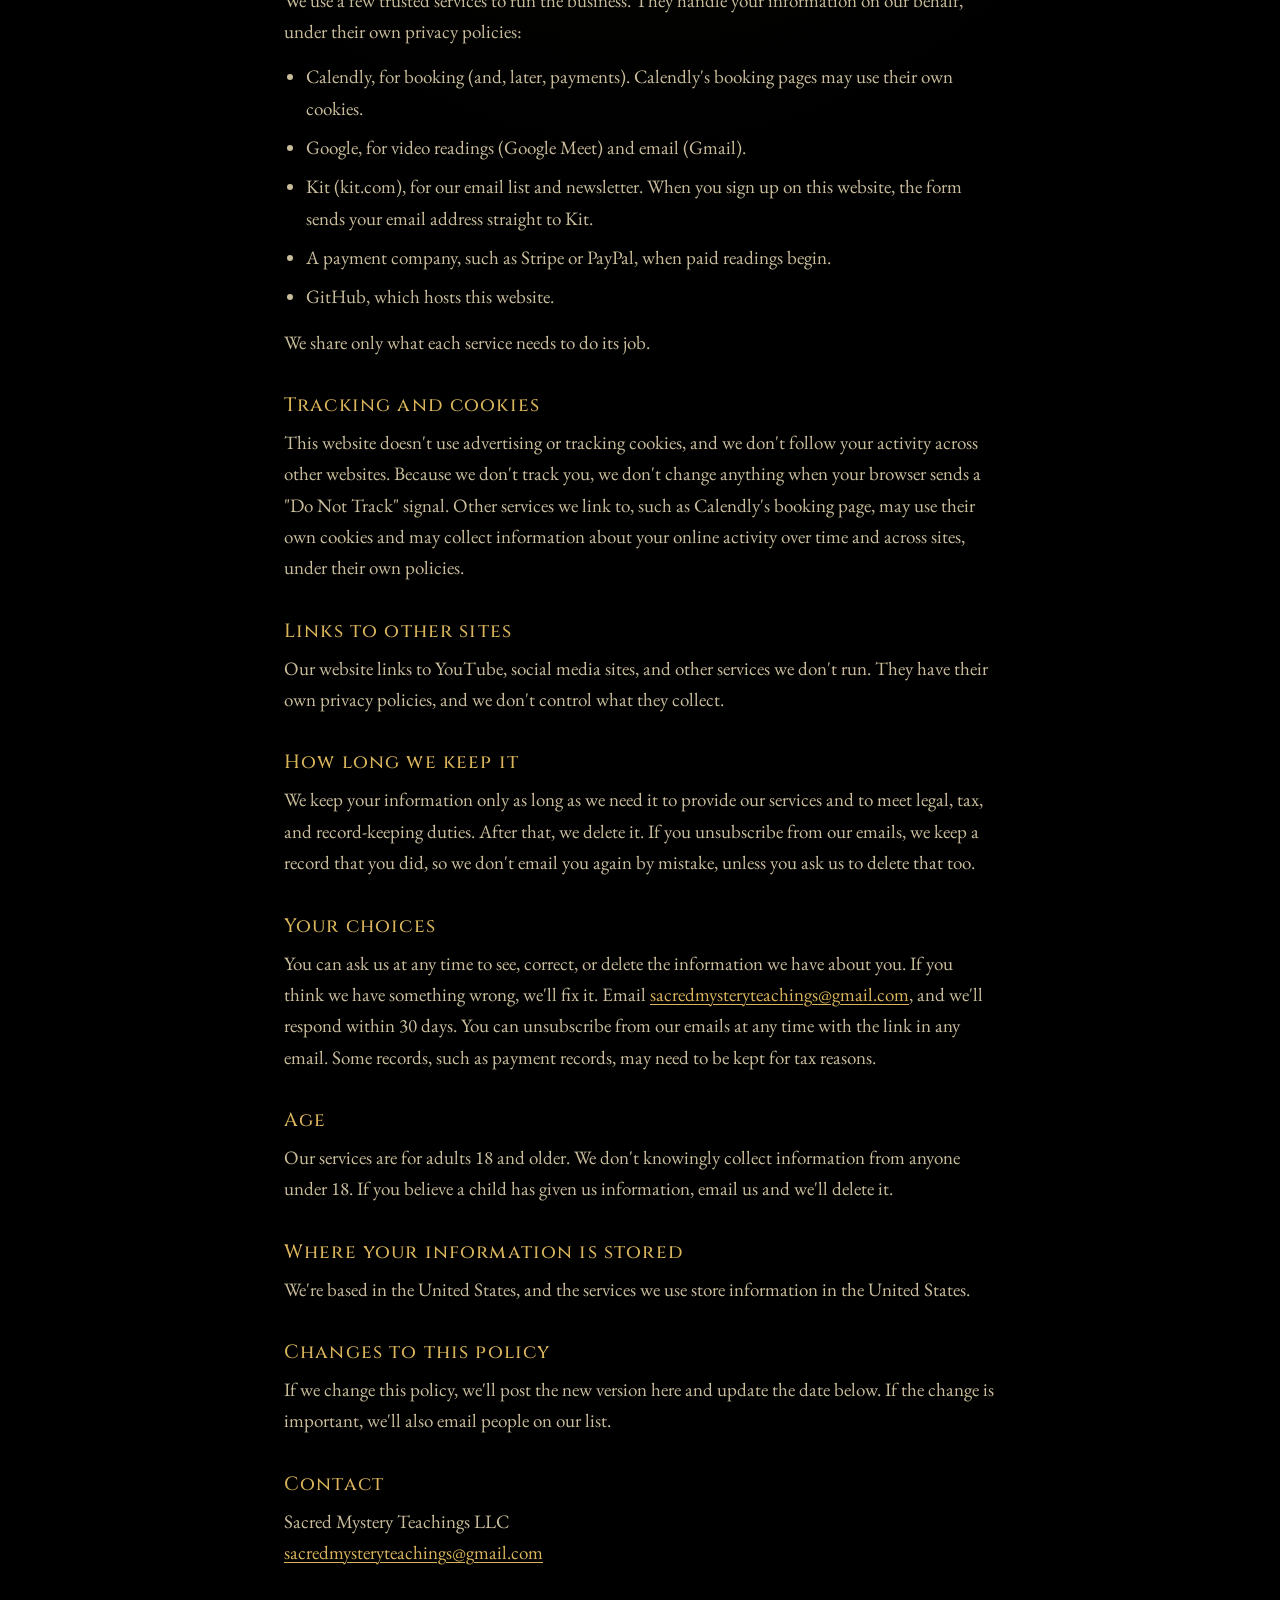
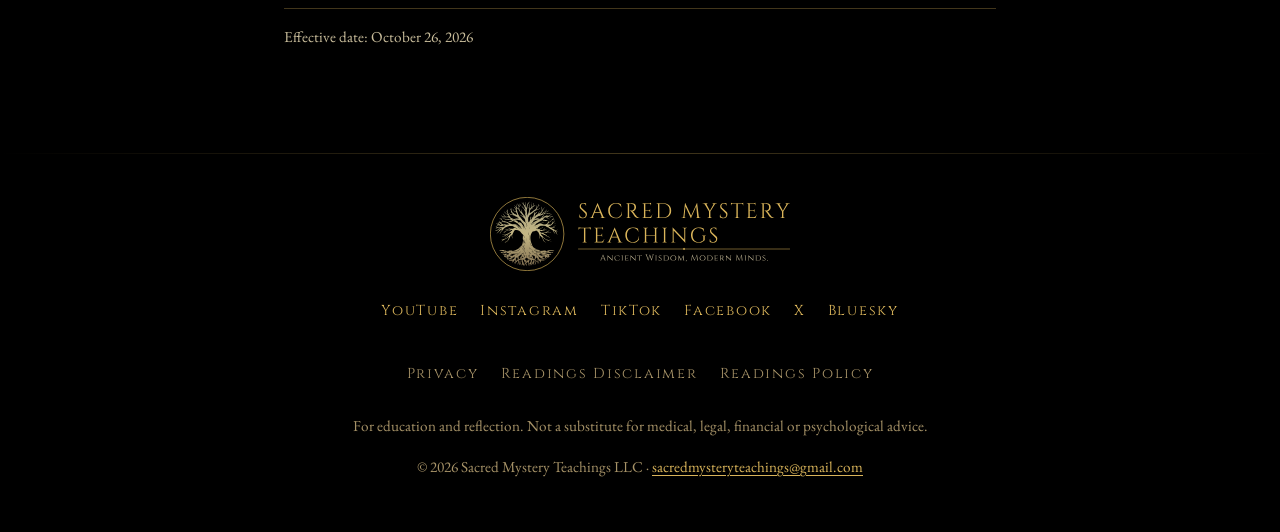
==== commit a70f9142: "Privacy policy polish: short-version box, LLC name, links and retention lines Co-Authored-By: Claude" ====
--- a/privacy/index.html
+++ b/privacy/index.html
@@ -33,8 +33,18 @@
 <h1>Privacy Policy</h1>
 <div class="hairline" aria-hidden="true"></div>
 
+<div class="summary">
+<h2>The short version</h2>
+<ul>
+<li>We collect only what we need to run the business: booking details, your email address if you join our list, and messages you send us.</li>
+<li>What you share in a reading is private, and we don't record readings.</li>
+<li>We never sell your information or share it with advertisers.</li>
+<li>You can unsubscribe, or ask us to show, fix, or delete your information, at any time.</li>
+</ul>
+</div>
+
 <h2>Who we are</h2>
-<p>Sacred Mystery Teachings is a tarot education business run by Christian in Utah, USA. This policy explains what information we collect, how we use it, and the choices you have. If you have questions, email <a href="mailto:sacredmysteryteachings@gmail.com">sacredmysteryteachings@gmail.com</a>.</p>
+<p>Sacred Mystery Teachings LLC is a tarot education business in Utah, USA, run by Christian. This policy explains what information we collect, why we collect it, who helps us handle it, and the choices you have. If you have questions, email <a href="mailto:sacredmysteryteachings@gmail.com">sacredmysteryteachings@gmail.com</a>.</p>
 
 <h2>What we collect</h2>
 <ul>
@@ -66,15 +76,19 @@
 <li>A payment company, such as Stripe or PayPal, when paid readings begin.</li>
 <li>GitHub, which hosts this website.</li>
 </ul>
+<p>We share only what each service needs to do its job.</p>
 
 <h2>Tracking and cookies</h2>
 <p>This website doesn't use advertising or tracking cookies, and we don't follow your activity across other websites. Because we don't track you, we don't change anything when your browser sends a "Do Not Track" signal. Other services we link to, such as Calendly's booking page, may use their own cookies and may collect information about your online activity over time and across sites, under their own policies.</p>
 
+<h2>Links to other sites</h2>
+<p>Our website links to YouTube, social media sites, and other services we don't run. They have their own privacy policies, and we don't control what they collect.</p>
+
 <h2>How long we keep it</h2>
-<p>We keep your information only as long as we need it to provide our services and to meet legal, tax, and record-keeping duties. After that, we delete it.</p>
+<p>We keep your information only as long as we need it to provide our services and to meet legal, tax, and record-keeping duties. After that, we delete it. If you unsubscribe from our emails, we keep a record that you did, so we don't email you again by mistake, unless you ask us to delete that too.</p>
 
 <h2>Your choices</h2>
-<p>You can ask us at any time to see, correct, or delete the information we have about you. Email <a href="mailto:sacredmysteryteachings@gmail.com">sacredmysteryteachings@gmail.com</a>, and we'll respond within 30 days. You can unsubscribe from our emails at any time with the link in any email. Some records, such as payment records, may need to be kept for tax reasons.</p>
+<p>You can ask us at any time to see, correct, or delete the information we have about you. If you think we have something wrong, we'll fix it. Email <a href="mailto:sacredmysteryteachings@gmail.com">sacredmysteryteachings@gmail.com</a>, and we'll respond within 30 days. You can unsubscribe from our emails at any time with the link in any email. Some records, such as payment records, may need to be kept for tax reasons.</p>
 
 <h2>Age</h2>
 <p>Our services are for adults 18 and older. We don't knowingly collect information from anyone under 18. If you believe a child has given us information, email us and we'll delete it.</p>
@@ -86,7 +100,7 @@
 <p>If we change this policy, we'll post the new version here and update the date below. If the change is important, we'll also email people on our list.</p>
 
 <h2>Contact</h2>
-<p>Sacred Mystery Teachings<br>
+<p>Sacred Mystery Teachings LLC<br>
 <a href="mailto:sacredmysteryteachings@gmail.com">sacredmysteryteachings@gmail.com</a></p>
 
 <div class="doc-foot">
--- a/assets/css/site.css
+++ b/assets/css/site.css
@@ -199,6 +199,8 @@
 .doc ul,.doc ol{margin:0 0 14px;padding-left:22px}
 .doc li{margin-bottom:8px}
 .doc strong{color:#E4D9BB;font-weight:500}
+.doc .summary{margin:0 0 8px;padding:18px 22px 6px;border:1px solid var(--line);border-left:2px solid var(--gold);border-radius:4px;background:rgba(217,180,90,.04)}
+.doc .summary h2{margin-top:0}
 .doc .doc-foot{margin-top:40px;padding-top:16px;border-top:1px solid var(--line);font-size:.95rem;color:var(--muted)}
 
 /* ---------- Motion (tasteful, plays once, all off under Reduce Motion) ---------- */
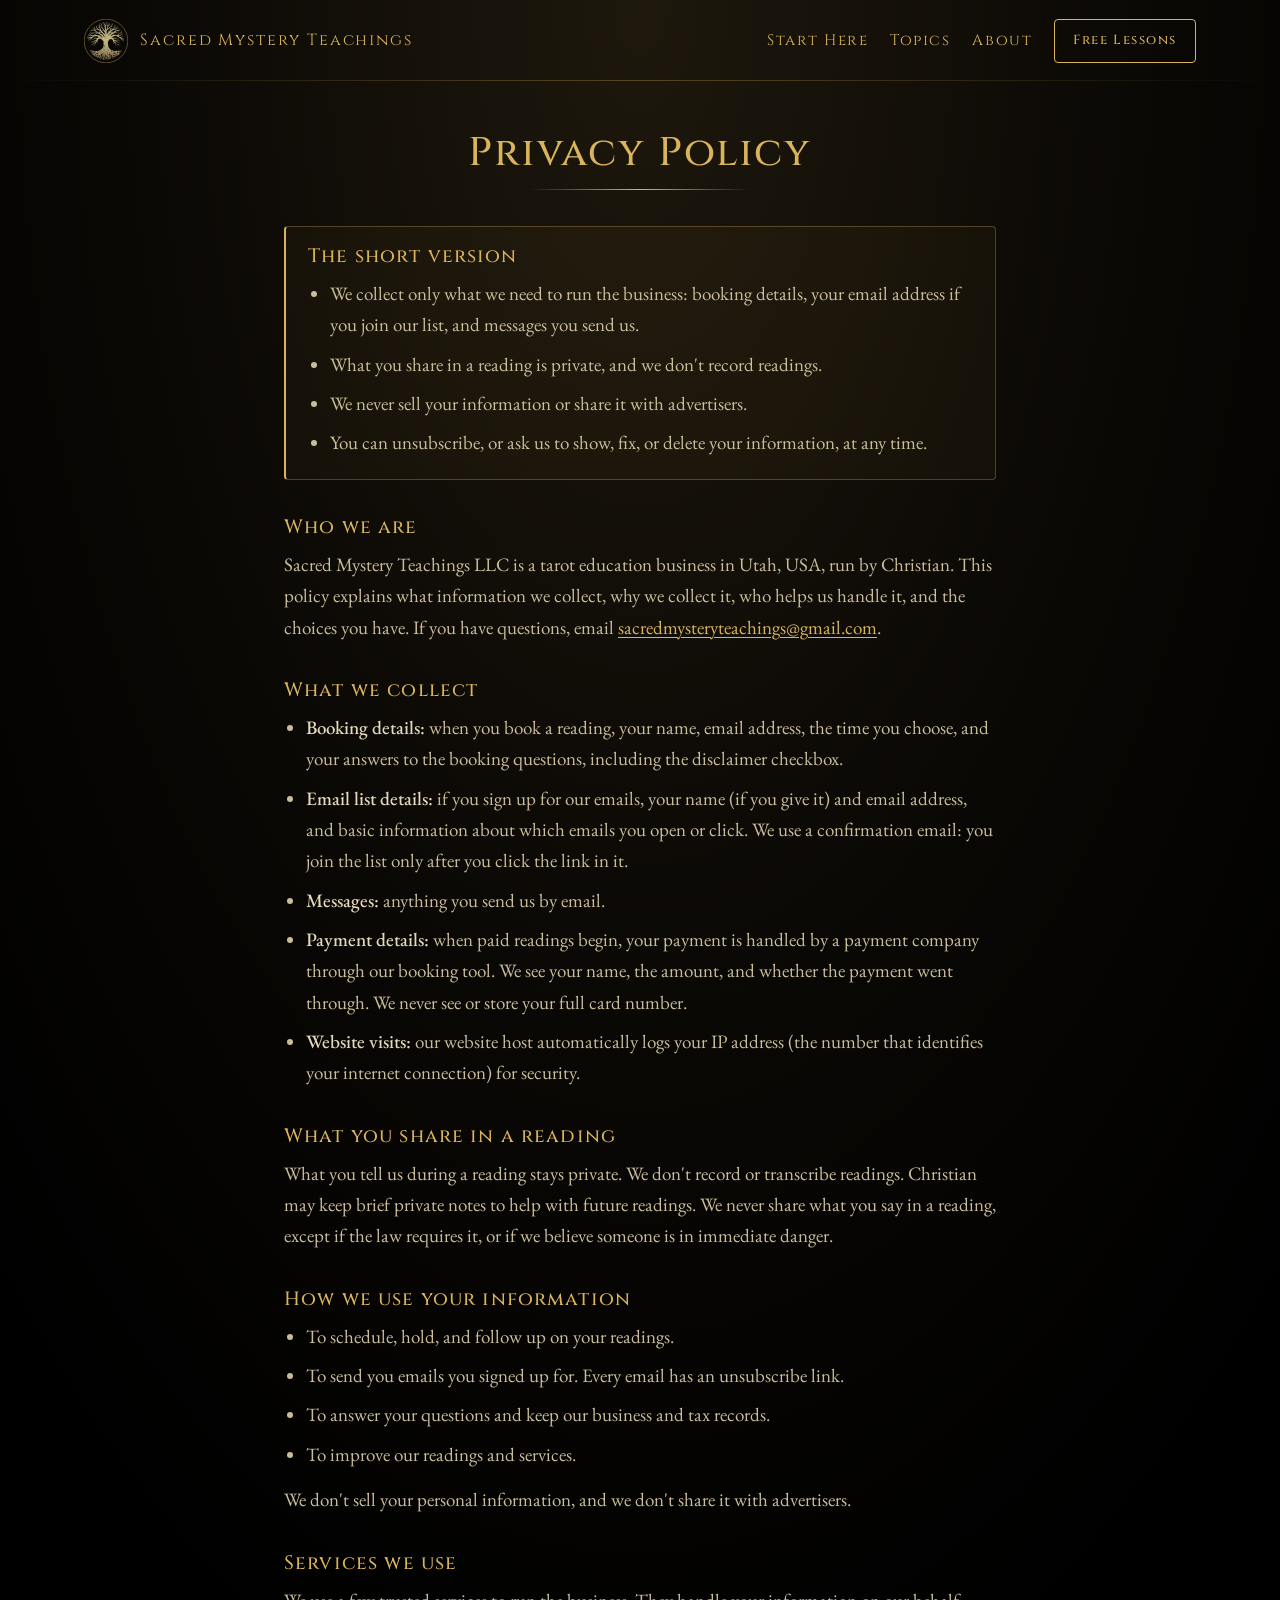
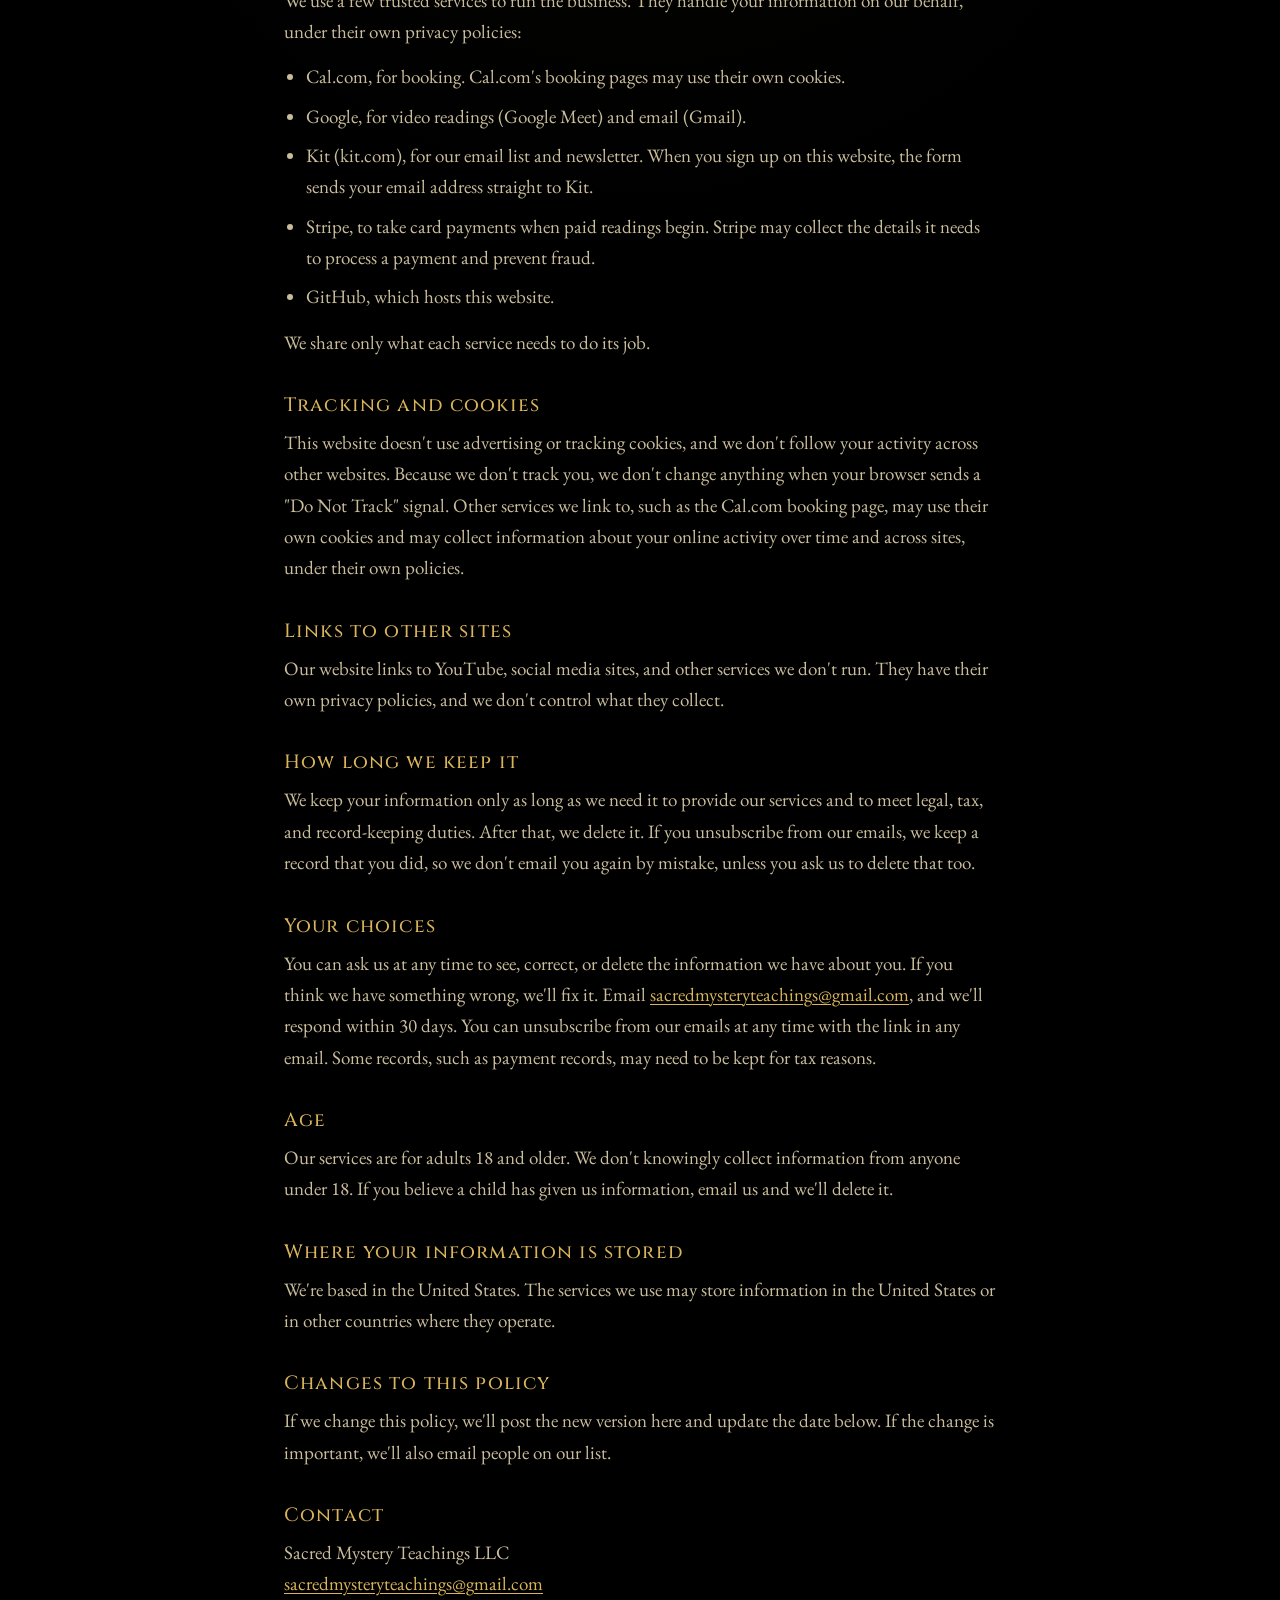
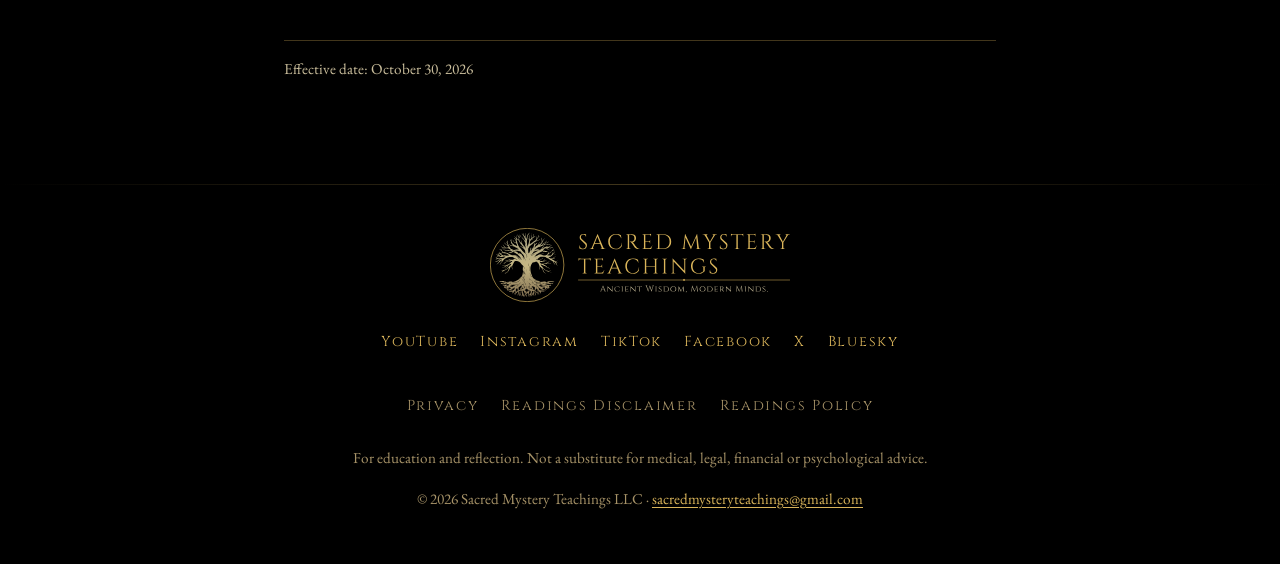
==== commit a5bafdf3: "Policies: add LLC, 15-minute option, Cal.com and Stripe, limits of responsibility - Readings policy:" ====
--- a/privacy/index.html
+++ b/privacy/index.html
@@ -70,16 +70,16 @@
 <h2>Services we use</h2>
 <p>We use a few trusted services to run the business. They handle your information on our behalf, under their own privacy policies:</p>
 <ul>
-<li>Calendly, for booking (and, later, payments). Calendly's booking pages may use their own cookies.</li>
+<li>Cal.com, for booking. Cal.com's booking pages may use their own cookies.</li>
 <li>Google, for video readings (Google Meet) and email (Gmail).</li>
 <li>Kit (kit.com), for our email list and newsletter. When you sign up on this website, the form sends your email address straight to Kit.</li>
-<li>A payment company, such as Stripe or PayPal, when paid readings begin.</li>
+<li>Stripe, to take card payments when paid readings begin. Stripe may collect the details it needs to process a payment and prevent fraud.</li>
 <li>GitHub, which hosts this website.</li>
 </ul>
 <p>We share only what each service needs to do its job.</p>
 
 <h2>Tracking and cookies</h2>
-<p>This website doesn't use advertising or tracking cookies, and we don't follow your activity across other websites. Because we don't track you, we don't change anything when your browser sends a "Do Not Track" signal. Other services we link to, such as Calendly's booking page, may use their own cookies and may collect information about your online activity over time and across sites, under their own policies.</p>
+<p>This website doesn't use advertising or tracking cookies, and we don't follow your activity across other websites. Because we don't track you, we don't change anything when your browser sends a "Do Not Track" signal. Other services we link to, such as the Cal.com booking page, may use their own cookies and may collect information about your online activity over time and across sites, under their own policies.</p>
 
 <h2>Links to other sites</h2>
 <p>Our website links to YouTube, social media sites, and other services we don't run. They have their own privacy policies, and we don't control what they collect.</p>
@@ -94,7 +94,7 @@
 <p>Our services are for adults 18 and older. We don't knowingly collect information from anyone under 18. If you believe a child has given us information, email us and we'll delete it.</p>
 
 <h2>Where your information is stored</h2>
-<p>We're based in the United States, and the services we use store information in the United States.</p>
+<p>We're based in the United States. The services we use may store information in the United States or in other countries where they operate.</p>
 
 <h2>Changes to this policy</h2>
 <p>If we change this policy, we'll post the new version here and update the date below. If the change is important, we'll also email people on our list.</p>
@@ -104,7 +104,7 @@
 <a href="mailto:sacredmysteryteachings@gmail.com">sacredmysteryteachings@gmail.com</a></p>
 
 <div class="doc-foot">
-<p>Effective date: October 26, 2026</p>
+<p>Effective date: October 30, 2026</p>
 </div>
 </div>
 </main>
--- a/assets/css/site.css
+++ b/assets/css/site.css
@@ -139,8 +139,8 @@
 .signup-input:focus{border-color:var(--gold)}
 .callout .signup-fine{margin:14px auto 0;font-size:.9rem;color:var(--muted)}
 .callout .signup-fine a{color:var(--gold)}
-.callout .signup-credit{margin-top:8px;font-size:.8rem}
-.callout .signup-credit a{color:var(--muted)}
+.fine-credit{font-size:.85rem;color:var(--muted)}
+.fine-credit a{color:var(--muted)}
 
 /* ---------- Flip cards ---------- */
 .cards{display:grid;grid-template-columns:repeat(2,1fr);gap:22px;max-width:520px;margin:0 auto}
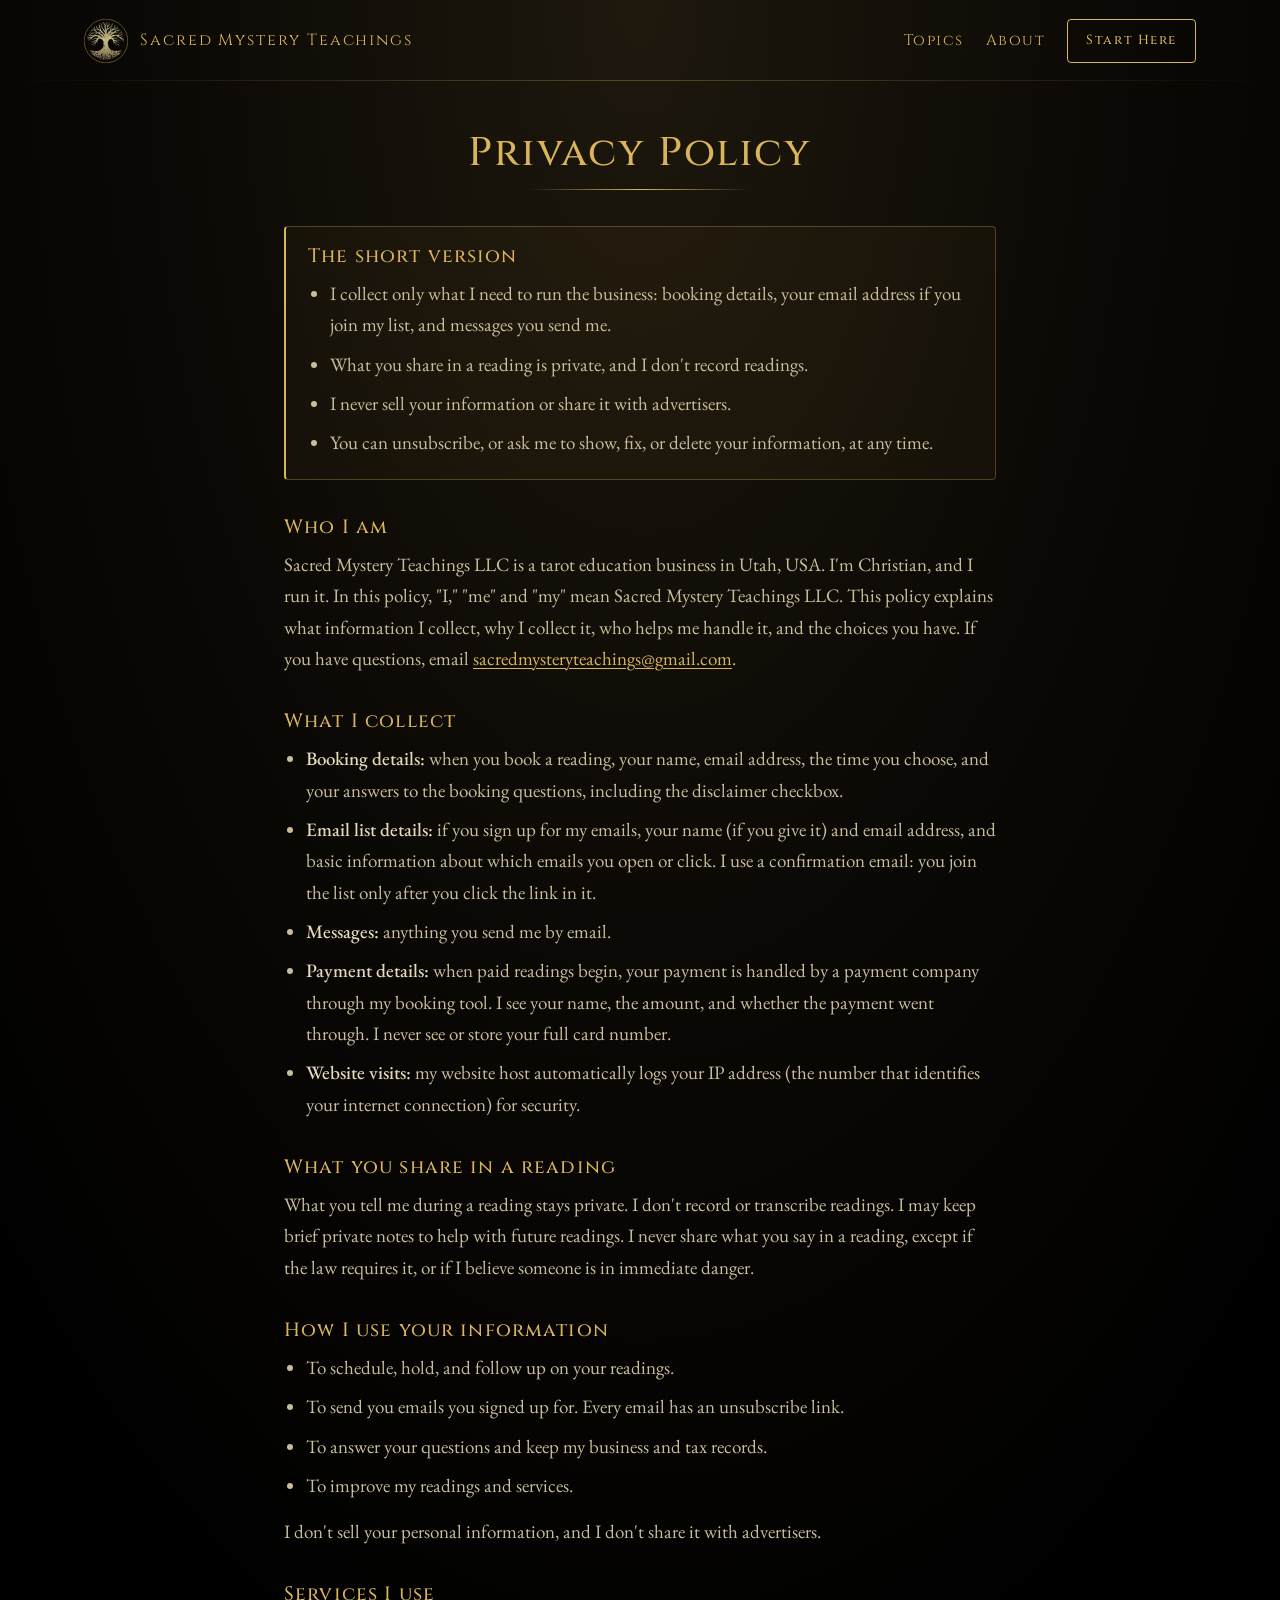
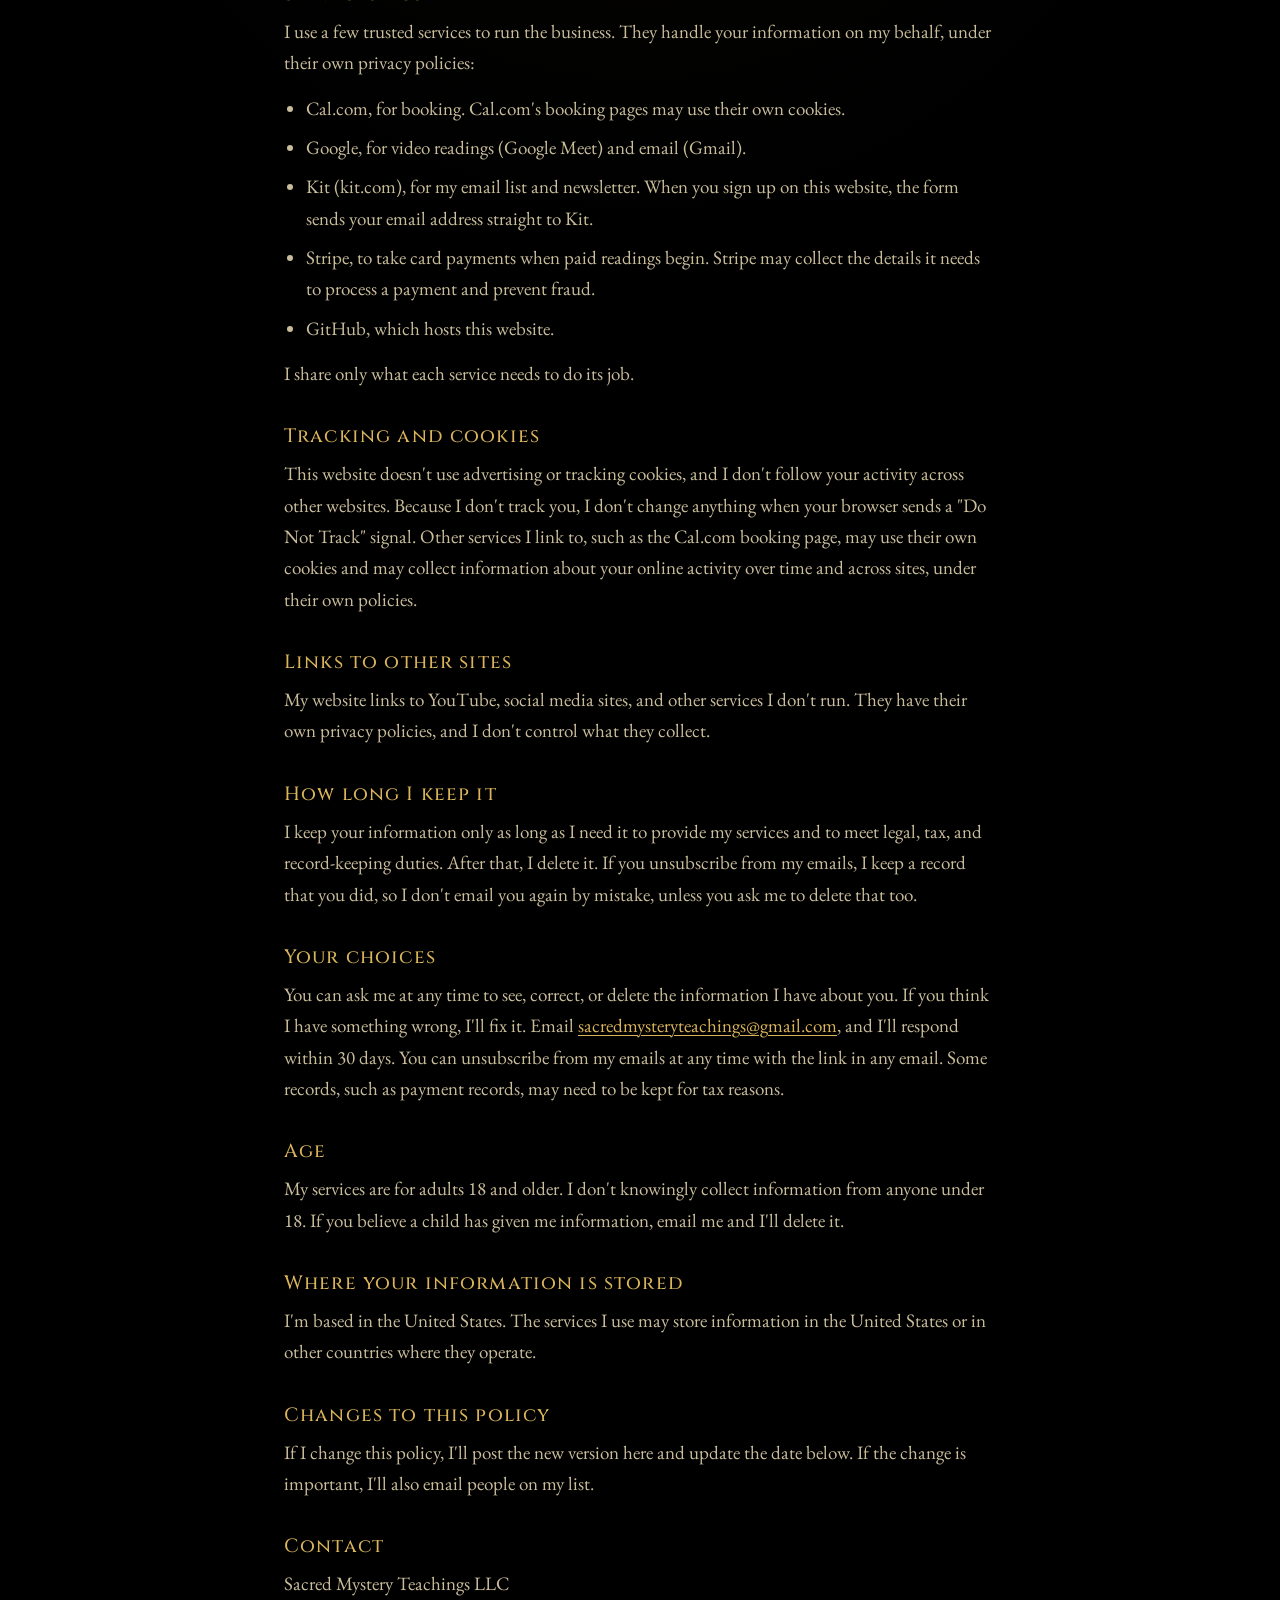
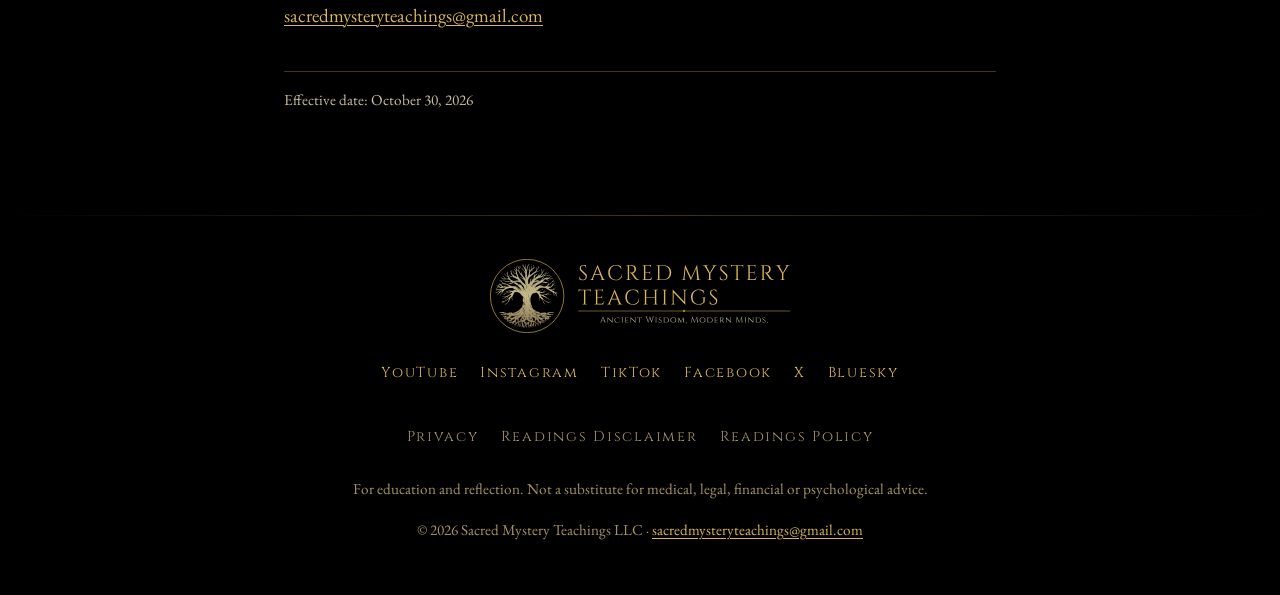
==== commit 42874041: "Audit fixes: first screen, honest start, welcome page, voice, search basics - Phones: one-row header" ====
--- a/privacy/index.html
+++ b/privacy/index.html
@@ -4,9 +4,11 @@
 <meta charset="utf-8">
 <meta name="viewport" content="width=device-width, initial-scale=1">
 <title>Privacy Policy | Sacred Mystery Teachings</title>
+<meta name="description" content="How Sacred Mystery Teachings LLC handles your information: what is collected for readings and the email list, the services used, and how to see, fix or delete your details.">
 <link rel="canonical" href="https://sacredmysteryteachings.com/privacy/">
 <meta name="theme-color" content="#000000">
 <meta property="og:image" content="https://sacredmysteryteachings.com/assets/img/share-preview.png">
+<meta property="og:image:alt" content="The Sacred Mystery Teachings emblem, a gold tree in a gold ring, with the name and the line: Tarot, Qabalah, astrology and alchemy, explained plainly.">
 <link rel="icon" href="/assets/img/favicon-32.png" sizes="32x32" type="image/png">
 <link rel="apple-touch-icon" href="/assets/img/apple-touch-icon.png">
 <link rel="stylesheet" href="/assets/css/site.css">
@@ -20,10 +22,9 @@
       <span>Sacred Mystery Teachings</span>
     </a>
     <nav class="nav" aria-label="Main">
-      <a class="nav-start" href="/#start">Start Here</a>
-      <a href="/#topics">Topics</a>
-      <a href="/#about">About</a>
-      <a class="btn btn-sm" href="/#start">Free Lessons</a>
+      <a class="nav-link" href="/#topics">Topics</a>
+      <a class="nav-link" href="/#about">About</a>
+      <a class="btn btn-sm" href="/#start">Start Here</a>
     </nav>
   </div>
 </header>
@@ -36,68 +37,68 @@
 <div class="summary">
 <h2>The short version</h2>
 <ul>
-<li>We collect only what we need to run the business: booking details, your email address if you join our list, and messages you send us.</li>
-<li>What you share in a reading is private, and we don't record readings.</li>
-<li>We never sell your information or share it with advertisers.</li>
-<li>You can unsubscribe, or ask us to show, fix, or delete your information, at any time.</li>
+<li>I collect only what I need to run the business: booking details, your email address if you join my list, and messages you send me.</li>
+<li>What you share in a reading is private, and I don't record readings.</li>
+<li>I never sell your information or share it with advertisers.</li>
+<li>You can unsubscribe, or ask me to show, fix, or delete your information, at any time.</li>
 </ul>
 </div>
 
-<h2>Who we are</h2>
-<p>Sacred Mystery Teachings LLC is a tarot education business in Utah, USA, run by Christian. This policy explains what information we collect, why we collect it, who helps us handle it, and the choices you have. If you have questions, email <a href="mailto:sacredmysteryteachings@gmail.com">sacredmysteryteachings@gmail.com</a>.</p>
+<h2>Who I am</h2>
+<p>Sacred Mystery Teachings LLC is a tarot education business in Utah, USA. I'm Christian, and I run it. In this policy, "I," "me" and "my" mean Sacred Mystery Teachings LLC. This policy explains what information I collect, why I collect it, who helps me handle it, and the choices you have. If you have questions, email <a href="mailto:sacredmysteryteachings@gmail.com">sacredmysteryteachings@gmail.com</a>.</p>
 
-<h2>What we collect</h2>
+<h2>What I collect</h2>
 <ul>
 <li><strong>Booking details:</strong> when you book a reading, your name, email address, the time you choose, and your answers to the booking questions, including the disclaimer checkbox.</li>
-<li><strong>Email list details:</strong> if you sign up for our emails, your name (if you give it) and email address, and basic information about which emails you open or click. We use a confirmation email: you join the list only after you click the link in it.</li>
-<li><strong>Messages:</strong> anything you send us by email.</li>
-<li><strong>Payment details:</strong> when paid readings begin, your payment is handled by a payment company through our booking tool. We see your name, the amount, and whether the payment went through. We never see or store your full card number.</li>
-<li><strong>Website visits:</strong> our website host automatically logs your IP address (the number that identifies your internet connection) for security.</li>
+<li><strong>Email list details:</strong> if you sign up for my emails, your name (if you give it) and email address, and basic information about which emails you open or click. I use a confirmation email: you join the list only after you click the link in it.</li>
+<li><strong>Messages:</strong> anything you send me by email.</li>
+<li><strong>Payment details:</strong> when paid readings begin, your payment is handled by a payment company through my booking tool. I see your name, the amount, and whether the payment went through. I never see or store your full card number.</li>
+<li><strong>Website visits:</strong> my website host automatically logs your IP address (the number that identifies your internet connection) for security.</li>
 </ul>
 
 <h2>What you share in a reading</h2>
-<p>What you tell us during a reading stays private. We don't record or transcribe readings. Christian may keep brief private notes to help with future readings. We never share what you say in a reading, except if the law requires it, or if we believe someone is in immediate danger.</p>
+<p>What you tell me during a reading stays private. I don't record or transcribe readings. I may keep brief private notes to help with future readings. I never share what you say in a reading, except if the law requires it, or if I believe someone is in immediate danger.</p>
 
-<h2>How we use your information</h2>
+<h2>How I use your information</h2>
 <ul>
 <li>To schedule, hold, and follow up on your readings.</li>
 <li>To send you emails you signed up for. Every email has an unsubscribe link.</li>
-<li>To answer your questions and keep our business and tax records.</li>
-<li>To improve our readings and services.</li>
+<li>To answer your questions and keep my business and tax records.</li>
+<li>To improve my readings and services.</li>
 </ul>
-<p>We don't sell your personal information, and we don't share it with advertisers.</p>
+<p>I don't sell your personal information, and I don't share it with advertisers.</p>
 
-<h2>Services we use</h2>
-<p>We use a few trusted services to run the business. They handle your information on our behalf, under their own privacy policies:</p>
+<h2>Services I use</h2>
+<p>I use a few trusted services to run the business. They handle your information on my behalf, under their own privacy policies:</p>
 <ul>
 <li>Cal.com, for booking. Cal.com's booking pages may use their own cookies.</li>
 <li>Google, for video readings (Google Meet) and email (Gmail).</li>
-<li>Kit (kit.com), for our email list and newsletter. When you sign up on this website, the form sends your email address straight to Kit.</li>
+<li>Kit (kit.com), for my email list and newsletter. When you sign up on this website, the form sends your email address straight to Kit.</li>
 <li>Stripe, to take card payments when paid readings begin. Stripe may collect the details it needs to process a payment and prevent fraud.</li>
 <li>GitHub, which hosts this website.</li>
 </ul>
-<p>We share only what each service needs to do its job.</p>
+<p>I share only what each service needs to do its job.</p>
 
 <h2>Tracking and cookies</h2>
-<p>This website doesn't use advertising or tracking cookies, and we don't follow your activity across other websites. Because we don't track you, we don't change anything when your browser sends a "Do Not Track" signal. Other services we link to, such as the Cal.com booking page, may use their own cookies and may collect information about your online activity over time and across sites, under their own policies.</p>
+<p>This website doesn't use advertising or tracking cookies, and I don't follow your activity across other websites. Because I don't track you, I don't change anything when your browser sends a "Do Not Track" signal. Other services I link to, such as the Cal.com booking page, may use their own cookies and may collect information about your online activity over time and across sites, under their own policies.</p>
 
 <h2>Links to other sites</h2>
-<p>Our website links to YouTube, social media sites, and other services we don't run. They have their own privacy policies, and we don't control what they collect.</p>
+<p>My website links to YouTube, social media sites, and other services I don't run. They have their own privacy policies, and I don't control what they collect.</p>
 
-<h2>How long we keep it</h2>
-<p>We keep your information only as long as we need it to provide our services and to meet legal, tax, and record-keeping duties. After that, we delete it. If you unsubscribe from our emails, we keep a record that you did, so we don't email you again by mistake, unless you ask us to delete that too.</p>
+<h2>How long I keep it</h2>
+<p>I keep your information only as long as I need it to provide my services and to meet legal, tax, and record-keeping duties. After that, I delete it. If you unsubscribe from my emails, I keep a record that you did, so I don't email you again by mistake, unless you ask me to delete that too.</p>
 
 <h2>Your choices</h2>
-<p>You can ask us at any time to see, correct, or delete the information we have about you. If you think we have something wrong, we'll fix it. Email <a href="mailto:sacredmysteryteachings@gmail.com">sacredmysteryteachings@gmail.com</a>, and we'll respond within 30 days. You can unsubscribe from our emails at any time with the link in any email. Some records, such as payment records, may need to be kept for tax reasons.</p>
+<p>You can ask me at any time to see, correct, or delete the information I have about you. If you think I have something wrong, I'll fix it. Email <a href="mailto:sacredmysteryteachings@gmail.com">sacredmysteryteachings@gmail.com</a>, and I'll respond within 30 days. You can unsubscribe from my emails at any time with the link in any email. Some records, such as payment records, may need to be kept for tax reasons.</p>
 
 <h2>Age</h2>
-<p>Our services are for adults 18 and older. We don't knowingly collect information from anyone under 18. If you believe a child has given us information, email us and we'll delete it.</p>
+<p>My services are for adults 18 and older. I don't knowingly collect information from anyone under 18. If you believe a child has given me information, email me and I'll delete it.</p>
 
 <h2>Where your information is stored</h2>
-<p>We're based in the United States. The services we use may store information in the United States or in other countries where they operate.</p>
+<p>I'm based in the United States. The services I use may store information in the United States or in other countries where they operate.</p>
 
 <h2>Changes to this policy</h2>
-<p>If we change this policy, we'll post the new version here and update the date below. If the change is important, we'll also email people on our list.</p>
+<p>If I change this policy, I'll post the new version here and update the date below. If the change is important, I'll also email people on my list.</p>
 
 <h2>Contact</h2>
 <p>Sacred Mystery Teachings LLC<br>
--- a/assets/css/site.css
+++ b/assets/css/site.css
@@ -35,7 +35,7 @@
 a{color:var(--gold);text-underline-offset:.18em;text-decoration-thickness:1px}
 a:hover{color:var(--gold-hi)}
 :focus-visible{outline:2px solid var(--gold-hi);outline-offset:3px;border-radius:2px}
-h1,h2,h3{font-family:var(--display);font-weight:500;color:var(--gold);letter-spacing:.05em;line-height:1.2;margin:0}
+h1,h2,h3{text-wrap:balance;font-family:var(--display);font-weight:500;color:var(--gold);letter-spacing:.05em;line-height:1.2;margin:0}
 p{margin:0}
 
 .skip{position:absolute;left:-9999px;top:8px;z-index:10;background:var(--gold);color:#000;padding:10px 16px;border-radius:4px;font-family:var(--display);text-decoration:none}
@@ -95,6 +95,16 @@
   .hero-emblem{width:140px}
   .hero h1{font-size:clamp(2rem,4vw,2.7rem)}
 }
+@media (min-width:900px) and (max-height:740px){
+  .hero{padding:18px 0 64px}
+  .hero .wrap{gap:10px}
+  .hero-emblem{width:104px}
+  .hero h1{font-size:clamp(1.9rem,3.6vw,2.4rem)}
+  .hero-answer{font-size:1.6rem}
+  .lede{font-size:1.12rem;line-height:1.5}
+  .welcome{font-size:1.15rem}
+  .actions{margin-top:4px}
+}
 .tagline{font-family:var(--display);font-size:1.05rem;letter-spacing:.14em;color:var(--pale)}
 .hero-answer{font-family:var(--display);font-size:clamp(1.5rem,3.2vw,2.1rem);letter-spacing:.08em;color:var(--pale);margin-top:-6px}
 .eyebrow-slogan{font-family:var(--display);font-size:.95rem;letter-spacing:.22em;color:var(--muted);margin-bottom:-8px}
@@ -121,24 +131,21 @@
 .video-soon .eyebrow{font-family:var(--display);font-size:.9rem;letter-spacing:.22em;color:var(--muted)}
 .video-soon h3{font-size:clamp(1.25rem,3vw,1.75rem)}
 .video-soon p{max-width:520px}
-.video-meta{display:flex;flex-wrap:wrap;justify-content:space-between;gap:12px;margin-top:16px;font-size:1.05rem}
-
-/* ---------- Follow box (stands in for the email signup until the email tool exists) ---------- */
-.callout{text-align:center;padding:44px 28px;position:relative}
-.callout::before,.callout::after{content:"";position:absolute;left:0;right:0;height:1px;background:linear-gradient(90deg,transparent,rgba(217,180,90,.55),transparent)}
-.callout::before{top:0}.callout::after{bottom:0}
-.callout h2{font-size:1.75rem;margin-bottom:10px}
-.callout p{margin:0 auto 24px;max-width:560px}
+
 
 /* ---------- Email signup (posts straight to Kit; no third-party script) ---------- */
+.signup-box{text-align:center;margin-top:28px}
+.signup-box>p:first-child{margin:0 auto 20px;max-width:560px}
+.signup-box .signup-fine{margin:14px auto 0;font-size:.9rem;color:var(--muted)}
+.signup-box .signup-fine a{color:var(--gold)}
+.signup-box .fine-credit{margin-top:6px}
+.signup-box .fine-credit a{color:var(--muted)}
 .sr-only{position:absolute;width:1px;height:1px;margin:-1px;padding:0;overflow:hidden;clip:rect(0,0,0,0);white-space:nowrap;border:0}
 .signup{display:flex;flex-wrap:wrap;gap:12px;justify-content:center;max-width:540px;margin:0 auto}
 .signup-input{flex:1 1 260px;min-height:48px;padding:12px 16px;background:#0b0905;border:1px solid var(--line);border-radius:4px;
   color:var(--pale);font-family:var(--body);font-size:1.05rem}
 .signup-input::placeholder{color:var(--muted);opacity:1}
 .signup-input:focus{border-color:var(--gold)}
-.callout .signup-fine{margin:14px auto 0;font-size:.9rem;color:var(--muted)}
-.callout .signup-fine a{color:var(--gold)}
 .fine-credit{font-size:.85rem;color:var(--muted)}
 .fine-credit a{color:var(--muted)}
 
@@ -201,6 +208,7 @@
 .doc strong{color:#E4D9BB;font-weight:500}
 .doc .summary{margin:0 0 8px;padding:18px 22px 6px;border:1px solid var(--line);border-left:2px solid var(--gold);border-radius:4px;background:rgba(217,180,90,.04)}
 .doc .summary h2{margin-top:0}
+.doc-actions{display:flex;flex-wrap:wrap;gap:14px;justify-content:center;margin-top:28px}
 .doc .doc-foot{margin-top:40px;padding-top:16px;border-top:1px solid var(--line);font-size:.95rem;color:var(--muted)}
 
 /* ---------- Motion (tasteful, plays once, all off under Reduce Motion) ---------- */
@@ -229,17 +237,33 @@
 @media (max-width:640px){
   body{font-size:1.125rem}
   .wrap{padding:0 16px}
-  .site-header .wrap{justify-content:center}
-  .nav{justify-content:center;gap:0 18px}
-  .nav .nav-start{display:none}
-  .brand span{font-size:.92rem}
-  .eyebrow-slogan{font-size:.86rem;letter-spacing:.12em;white-space:nowrap}
-  .hero{padding:40px 0 64px}
-  .lede{font-size:1.18rem}
-  .actions .btn{width:100%}
+  /* one-row header: emblem and name on the left, one button on the right */
+  .site-header .wrap{flex-wrap:nowrap;padding-top:10px;padding-bottom:10px;gap:12px}
+  .nav{flex-wrap:nowrap;gap:0}
+  .nav .nav-link{display:none}
+  .brand{gap:10px}
+  .brand img{width:36px;height:36px}
+  .brand span{font-size:.8rem;line-height:1.25;letter-spacing:.1em;max-width:10.5em}
+  .eyebrow-slogan{font-size:.86rem;letter-spacing:.12em;white-space:nowrap;margin-bottom:-6px}
+  /* hero sized so Start Here shows on the first screen */
+  .hero{padding:16px 0 56px}
+  .hero .wrap{gap:12px}
+  .hero-emblem{width:92px}
+  .hero h1{font-size:clamp(1.6rem,7.2vw,1.95rem);margin-top:2px}
+  .hero-answer{font-size:1.45rem;margin-top:-4px}
+  .lede{font-size:1.06rem;line-height:1.5}
+  .hero .welcome{order:1;font-size:1.05rem;margin-top:6px}
+  .actions{margin-top:2px;gap:10px}
+  .actions .btn{width:100%;min-height:46px;padding:11px 20px}
   .section{padding-bottom:80px}
   .cards{grid-template-columns:repeat(2,1fr);gap:14px}
   .card-name{font-size:.98rem}
   .back-text{display:block;font-size:.98rem}
   .face{padding:16px 12px}
 }
+@media (max-width:350px){
+  .back-text{font-size:.88rem;line-height:1.35}
+  .face{padding:12px 8px;gap:8px}
+  .brand span{font-size:.72rem}
+  .nav .btn-sm{padding:8px 12px;font-size:.74rem;white-space:nowrap}
+}
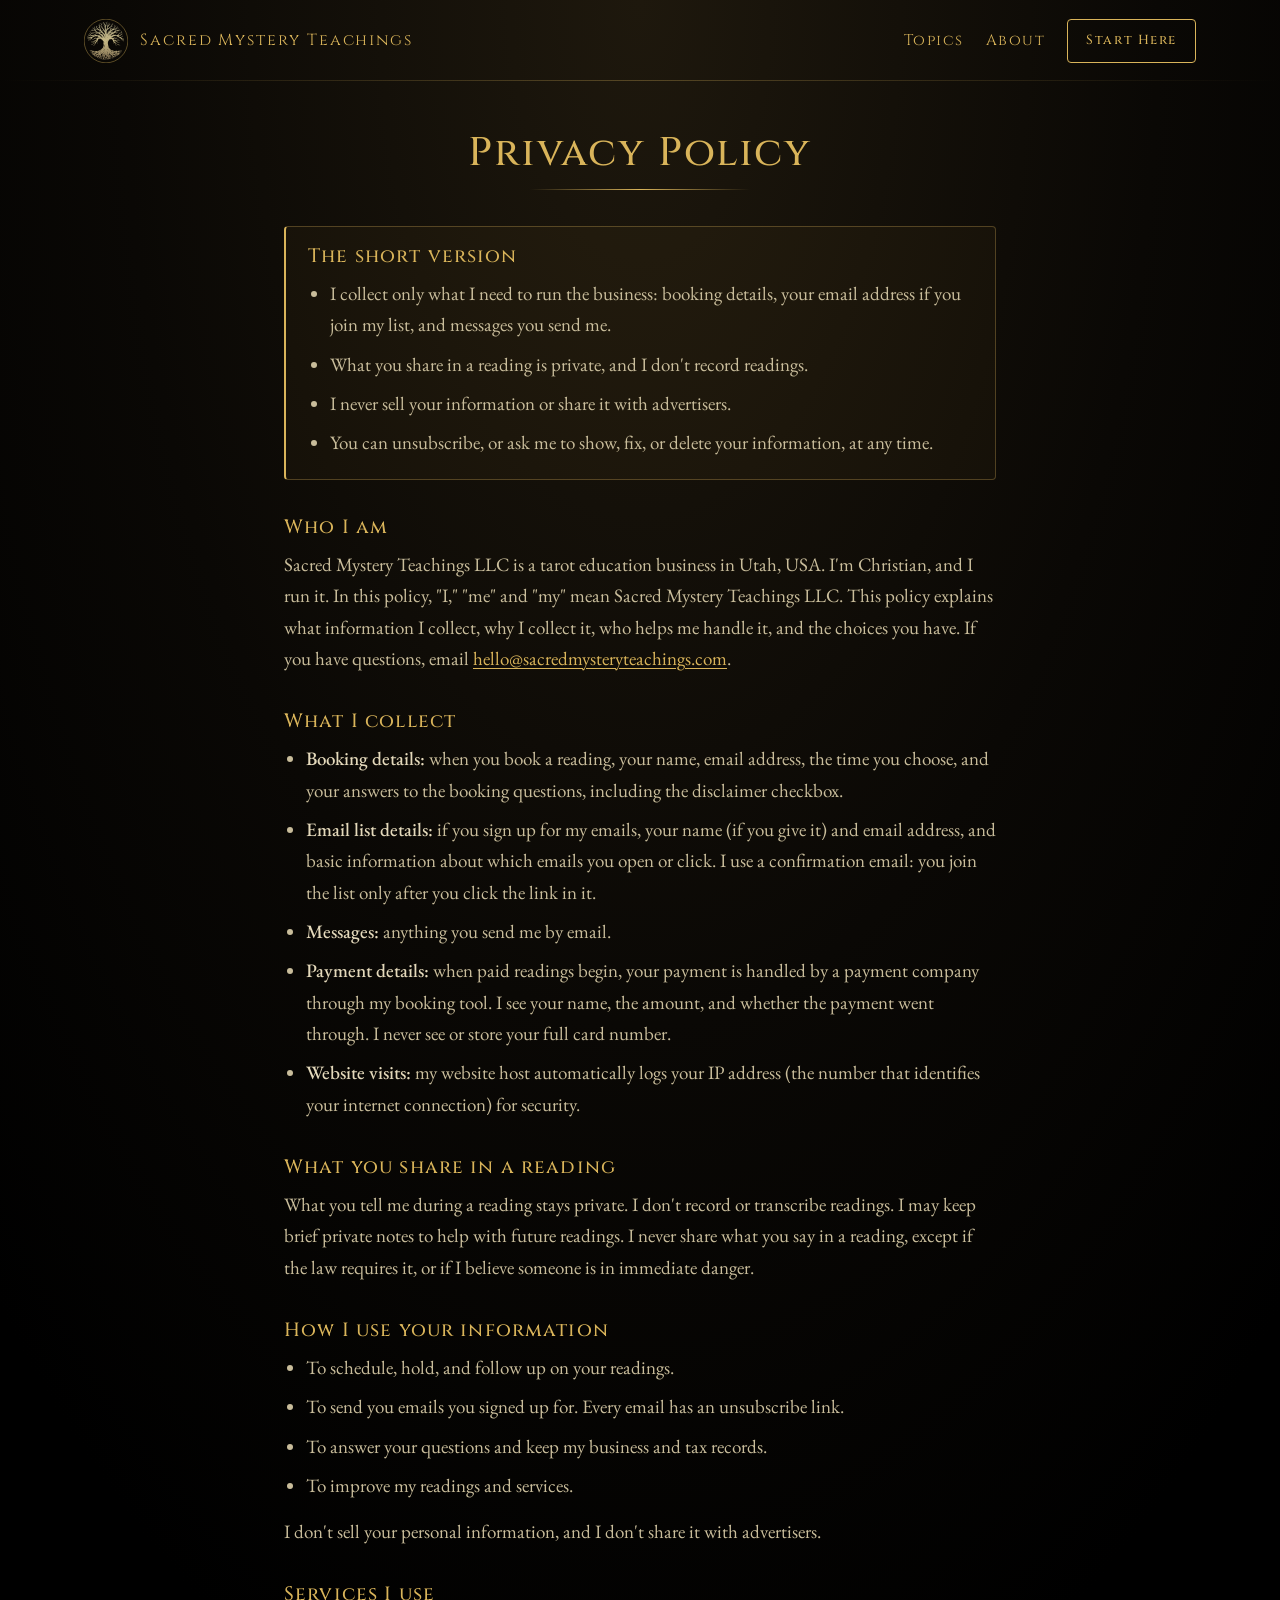
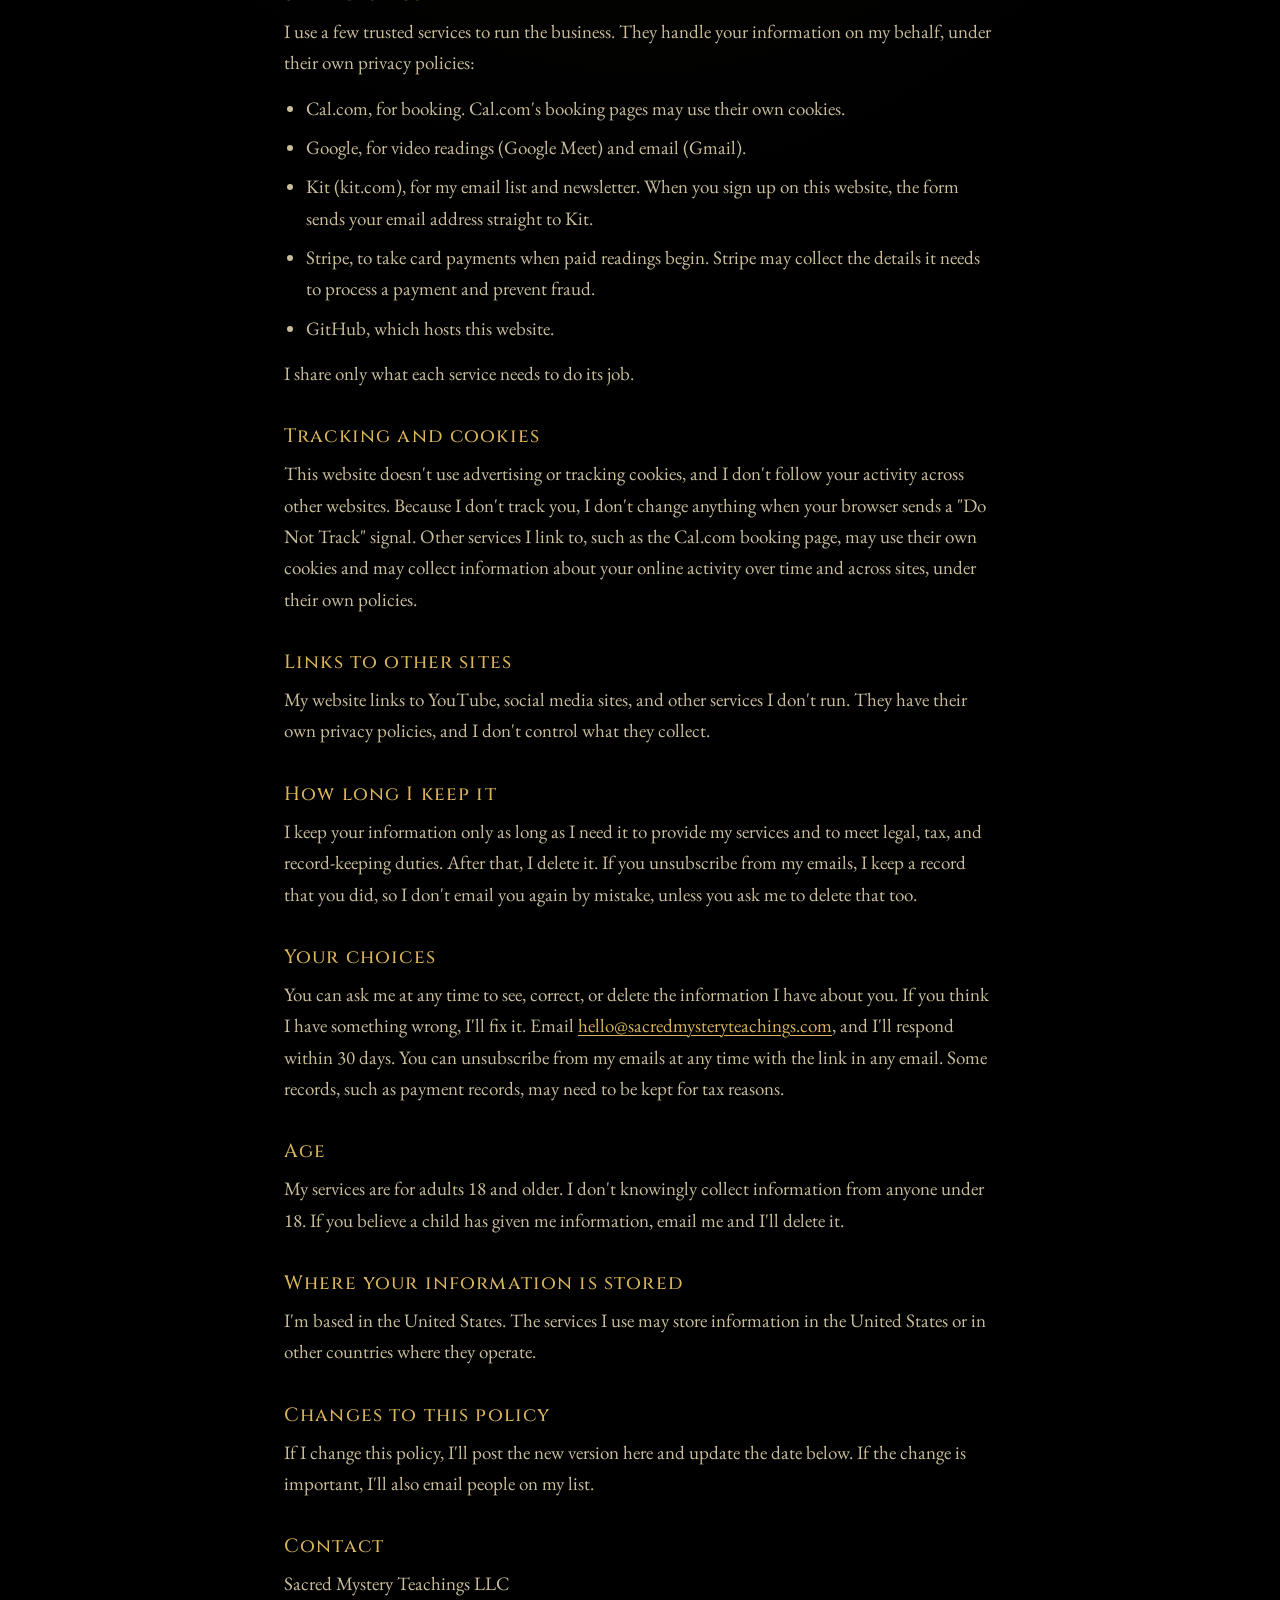
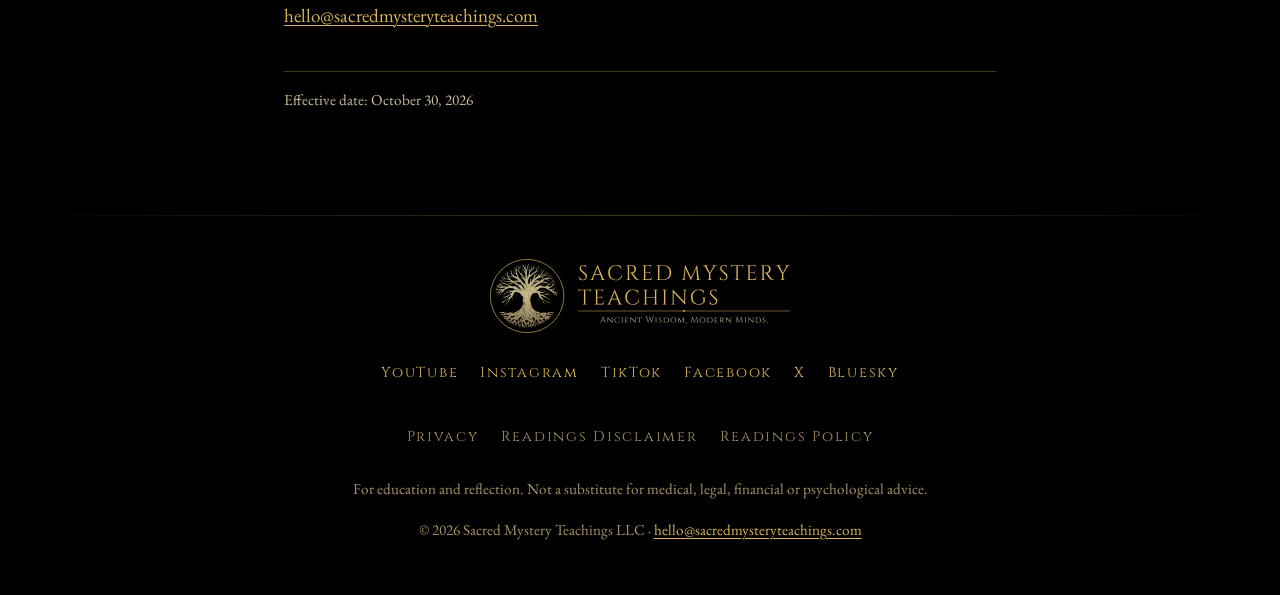
==== commit 5a2bd31c: "Show hello@sacredmysteryteachings.com instead of the gmail address The address already forwards to t" ====
--- a/privacy/index.html
+++ b/privacy/index.html
@@ -45,7 +45,7 @@
 </div>
 
 <h2>Who I am</h2>
-<p>Sacred Mystery Teachings LLC is a tarot education business in Utah, USA. I'm Christian, and I run it. In this policy, "I," "me" and "my" mean Sacred Mystery Teachings LLC. This policy explains what information I collect, why I collect it, who helps me handle it, and the choices you have. If you have questions, email <a href="mailto:sacredmysteryteachings@gmail.com">sacredmysteryteachings@gmail.com</a>.</p>
+<p>Sacred Mystery Teachings LLC is a tarot education business in Utah, USA. I'm Christian, and I run it. In this policy, "I," "me" and "my" mean Sacred Mystery Teachings LLC. This policy explains what information I collect, why I collect it, who helps me handle it, and the choices you have. If you have questions, email <a href="mailto:hello@sacredmysteryteachings.com">hello@sacredmysteryteachings.com</a>.</p>
 
 <h2>What I collect</h2>
 <ul>
@@ -89,7 +89,7 @@
 <p>I keep your information only as long as I need it to provide my services and to meet legal, tax, and record-keeping duties. After that, I delete it. If you unsubscribe from my emails, I keep a record that you did, so I don't email you again by mistake, unless you ask me to delete that too.</p>
 
 <h2>Your choices</h2>
-<p>You can ask me at any time to see, correct, or delete the information I have about you. If you think I have something wrong, I'll fix it. Email <a href="mailto:sacredmysteryteachings@gmail.com">sacredmysteryteachings@gmail.com</a>, and I'll respond within 30 days. You can unsubscribe from my emails at any time with the link in any email. Some records, such as payment records, may need to be kept for tax reasons.</p>
+<p>You can ask me at any time to see, correct, or delete the information I have about you. If you think I have something wrong, I'll fix it. Email <a href="mailto:hello@sacredmysteryteachings.com">hello@sacredmysteryteachings.com</a>, and I'll respond within 30 days. You can unsubscribe from my emails at any time with the link in any email. Some records, such as payment records, may need to be kept for tax reasons.</p>
 
 <h2>Age</h2>
 <p>My services are for adults 18 and older. I don't knowingly collect information from anyone under 18. If you believe a child has given me information, email me and I'll delete it.</p>
@@ -102,7 +102,7 @@
 
 <h2>Contact</h2>
 <p>Sacred Mystery Teachings LLC<br>
-<a href="mailto:sacredmysteryteachings@gmail.com">sacredmysteryteachings@gmail.com</a></p>
+<a href="mailto:hello@sacredmysteryteachings.com">hello@sacredmysteryteachings.com</a></p>
 
 <div class="doc-foot">
 <p>Effective date: October 30, 2026</p>
@@ -127,7 +127,7 @@
       <a href="/readings-policy/">Readings Policy</a>
     </nav>
     <p class="fine">For education and reflection. Not a substitute for medical, legal, financial or psychological advice.</p>
-    <p class="fine">© 2026 Sacred Mystery Teachings LLC · <a href="mailto:sacredmysteryteachings@gmail.com">sacredmysteryteachings@gmail.com</a></p>
+    <p class="fine">© 2026 Sacred Mystery Teachings LLC · <a href="mailto:hello@sacredmysteryteachings.com">hello@sacredmysteryteachings.com</a></p>
   </div>
 </footer>
 </body>
